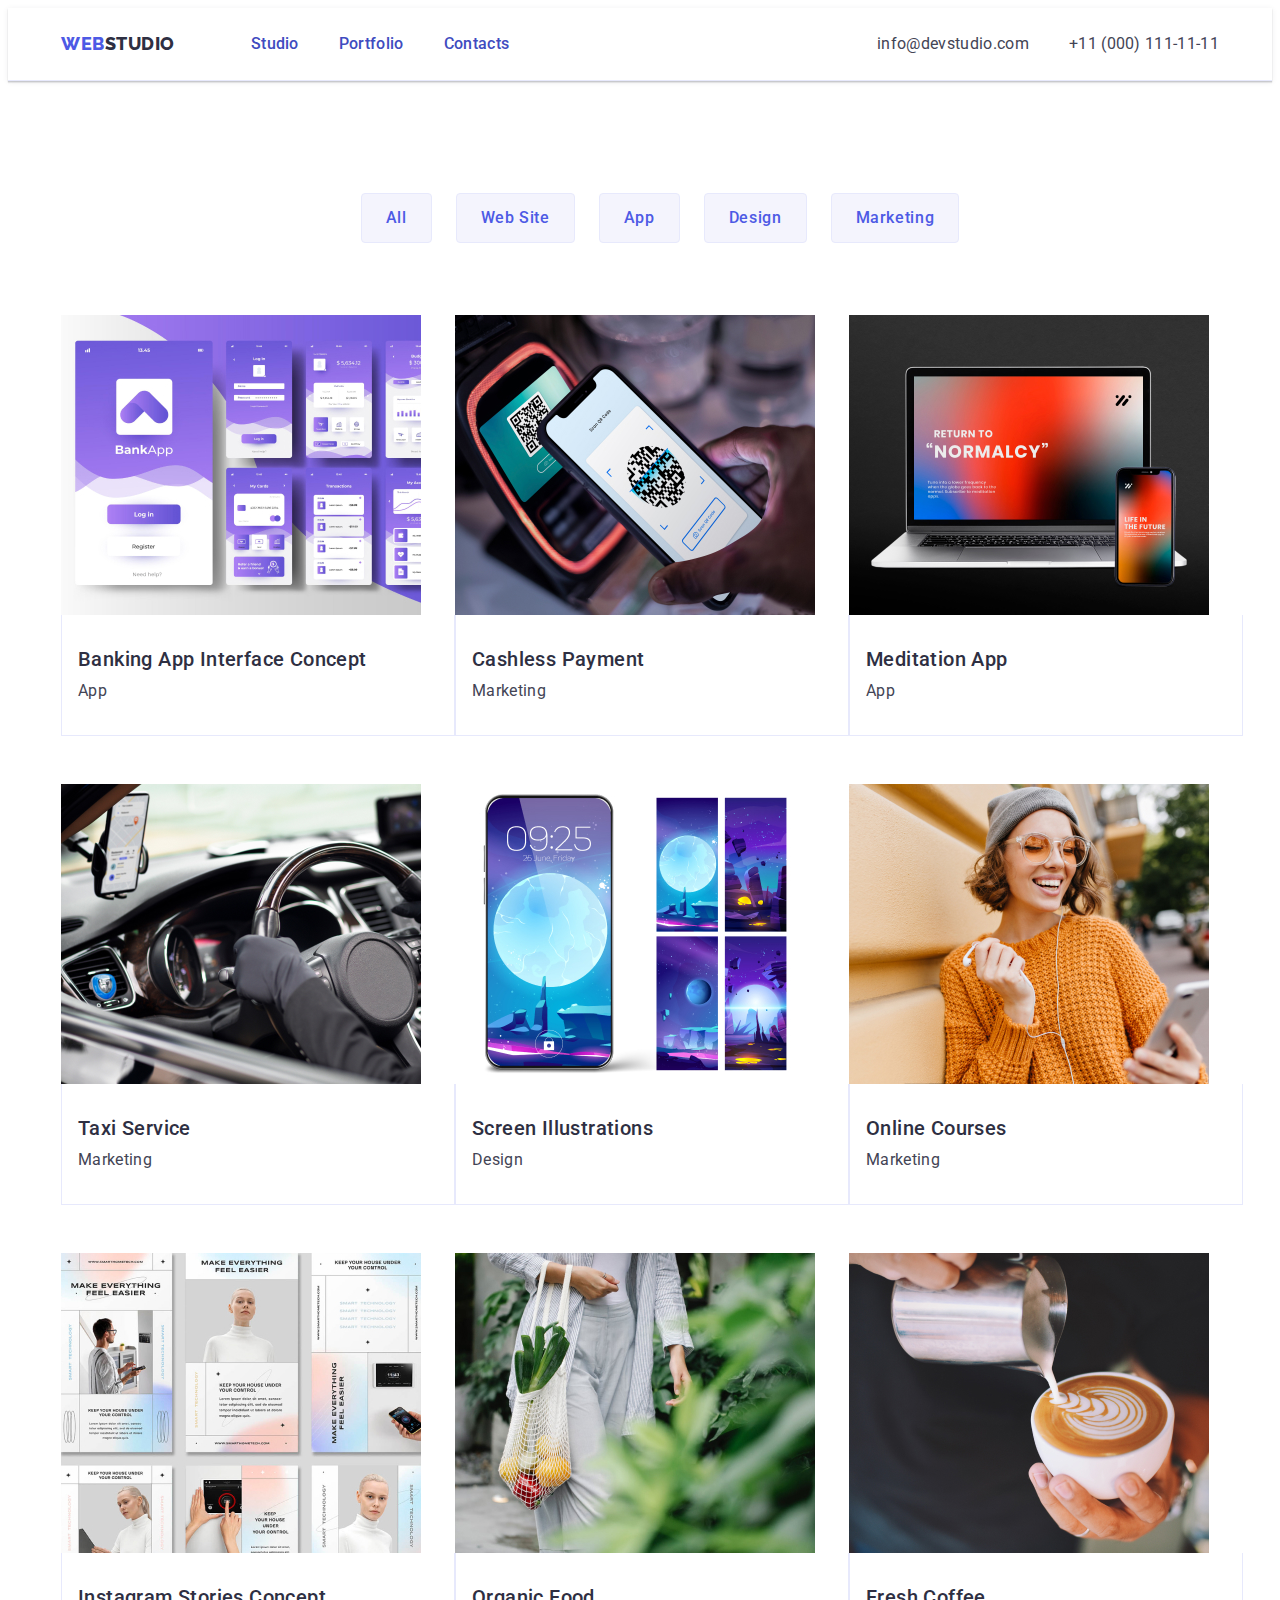
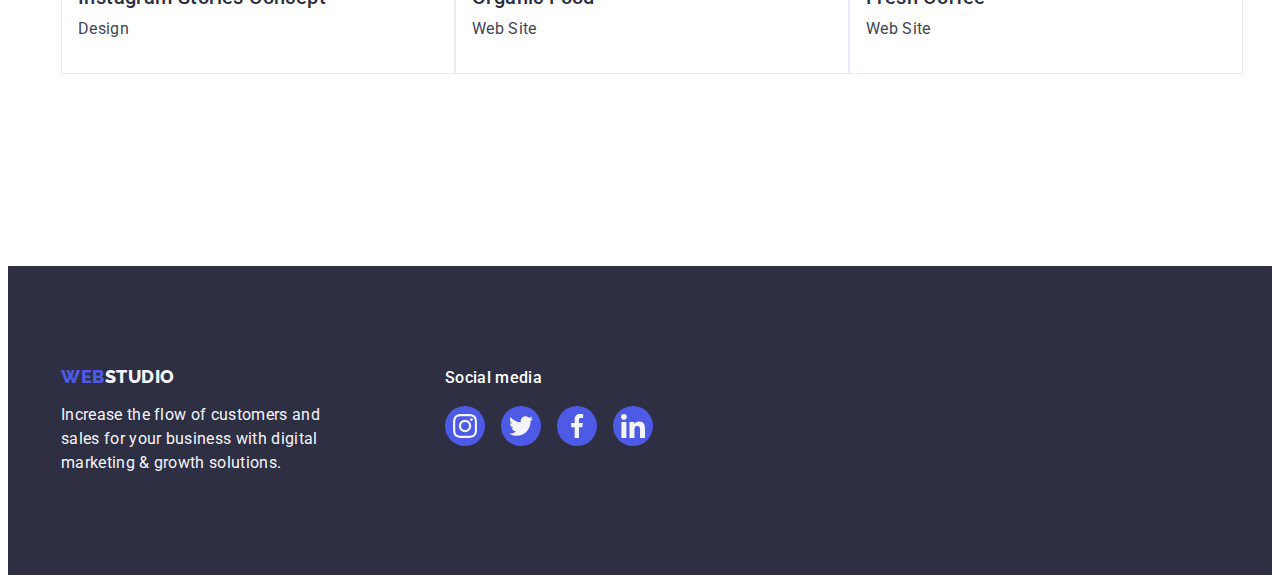
==== portfolio.html @ 575d81e8 "Start" ====
<!DOCTYPE html>
<html lang="en">

<head>
    <meta charset="UTF-8">
    <meta http-equiv="X-UA-Compatible" content="IE=edge">
    <meta name="viewport" content="width=device-width, initial-scale=1.0">
    <link rel="preconnect" href="https://fonts.googleapis.com">
    <link rel="preconnect" href="https://fonts.gstatic.com" crossorigin>
    <link href="https://fonts.googleapis.com/css2?family=Raleway:wght@800&display=swap" rel="stylesheet">
    <link rel="preconnect" href="https://fonts.googleapis.com">
    <link rel="preconnect" href="https://fonts.gstatic.com" crossorigin>
    <link href="https://fonts.googleapis.com/css2?family=Roboto:wght@400;500;700;900&display=swap" rel="stylesheet">
    <title>Effective Solutions for Your Business</title>
    <link rel="stylesheet" href="https://cdnjs.cloudflare.com/ajax/libs/modern-normalize/2.0.0/modern-normalize.min.css"
        integrity="sha512-4xo8blKMVCiXpTaLzQSLSw3KFOVPWhm/TRtuPVc4WG6kUgjH6J03IBuG7JZPkcWMxJ5huwaBpOpnwYElP/m6wg=="
        crossorigin="anonymous" referrerpolicy="no-referrer" />
    <link rel="stylesheet" href="./css/styles.css">
</head>

<body>
    <!-- Шапка -->
    <header class="header">
        <div class="container container-header">
            <nav class="headercont">
                <!-- Логотип ссылка - class="link"-убирає підкреслення-->
                <a href="./index.html" class="header-logo link">Web<span>Studio</span></a>
                <ul class="header-menu list">
                    <li><a href="./index.html" class="header-menu-link link">Studio</a></li>
                    <li><a href="./portfolio.html" class="header-menu-link link">Portfolio</a></li>
                    <li><a href="" class="header-menu-link link">Contacts</a></li>
                </ul>
            </nav>
            <address class="header-address">
                <ul class="header-menu list">
                    <li><a href="mailto:info@devstudio.com" class="header-menu-contact link">info@devstudio.com</a></li>
                    <li><a href="tel:+110001111111" class="header-menu-contact link">+11 (000) 111-11-11</a></li>
                </ul>
            </address>
        </div>
    </header>
    <main>
        <section class="content">
            <div class="container container-content">
                <h1 hidden class="content visually-hidden">Portfpage</h1>
                <ul class="portfpage list">
                    <li><button type="button" class="portfpage-btn">All</button></li>
                    <li><button type="button" class="portfpage-btn">Web Site</button></li>
                    <li><button type="button" class="portfpage-btn">App</button></li>
                    <li><button type="button" class="portfpage-btn">Design</button></li>
                    <li><button type="button" class="portfpage-btn">Marketing</button></li>
                </ul>

                <ul class="portfcard list">
                    <li class="portfcards link">
                        <a href=".app" class="link"><img src="./images/img4.jpg" alt="soft" width="360">
                            <div class="container-portfpage">
                                <h2 class="portfolio">Banking App Interface Concept</h2>
                                <p class="portfcontent">App</p>
                            </div>
                        </a>
                    </li>

                    <li class="portfcards link">
                        <a href=".marketing" class="link"><img src="./images/img5.jpg" alt="phone" width="360">
                            <div class="container-portfpage">
                                <h2 class="portfolio">Cashless Payment</h2>
                                <p class="portfcontent">Marketing</p>
                            </div>
                        </a>
                    </li>

                    <li class="portfcards link">
                        <a href=".app" class="link"><img src="./images/img6.jpg" alt="macbook iphone" width="360">
                            <div class="container-portfpage">
                                <h2 class="portfolio">Meditation App</h2>
                                <p class="portfcontent">App</p>
                            </div>
                        </a>
                    </li>

                    <li class="portfcards link">
                        <a href=".marketing" class="link"><img src="./images/img7.jpg" alt="driver" width="360">
                            <div class="container-portfpage">
                                <h2 class="portfolio">Taxi Service</h2>
                                <p class="portfcontent">Marketing</p>
                            </div>
                        </a>
                    </li>

                    <li class="portfcards link">
                        <a href=".design" class="link"><img src="./images/img8.jpg" alt="display tel" width="360">
                            <div class="container-portfpage">
                                <h2 class="portfolio">Screen Illustrations</h2>
                                <p class="portfcontent">Design</p>
                            </div>
                        </a>
                    </li>

                    <li class="portfcards link">
                        <a href=".marketing" class="link"><img src="./images/img9.jpg" alt="girl" width="360">
                            <div class="container-portfpage">
                                <h2 class="portfolio">Online Courses</h2>
                                <p class="portfcontent">Marketing</p>
                            </div>
                        </a>
                    </li>

                    <li class="portfcards link">
                        <a href=".design" class="link"><img src="./images/img10.jpg" alt="stories" width="360">
                            <div class="container-portfpage">
                                <h2 class="portfolio">Instagram Stories Concept</h2>
                                <p class="portfcontent">Design</p>
                            </div>
                        </a>
                    </li>

                    <li class="portfcards link">
                        <a href=".websait" class="link"><img src="./images/img11.jpg" alt="frukts" width="360">
                            <div class="container-portfpage">
                                <h2 class="portfolio">Organic Food</h2>
                                <p class="portfcontent">Web Site</p>
                            </div>
                        </a>
                    </li>

                    <li class="portfcards link">
                        <a href=".website" class="link"><img src="./images/img12.jpg" alt="latte" width="360">
                            <div class="container-portfpage">
                                <h2 class="portfolio">Fresh Coffee</h2>
                                <p class="portfcontent">Web Site</p>
                            </div>
                        </a>
                    </li>
                </ul>
            </div>
        </section>
    </main>

    <footer class="footer">
        <div class="container container-footer">
            <div class="footer-infa">
                <a href="./index.html" class="footer-logo link">Web<span class="footercolortext">Studio</span></a>
                <p class="footer-text">Increase the flow of customers and sales for your business with digital marketing &
                    growth solutions.</p>
            </div>
            <div class="container-foot icons">
                <p class="foot-soc-title">Social media</p>
                <ul class="footer-icons-list list">
                    <li class="footer-icons-title">
                        <a href="https://www.instagram.com" class="footer-icons-link link"><svg class="footer-icon" width="24"
                                height="24">
                                <use href="./images/icons.svg#icon-instagram1"></use>
                            </svg>
                        </a>
                    </li>
                    <li class="footer-icons-title">
                        <a href="https://twitter.com" class="footer-icons-link"><svg class="footer-icon" width="24" height="24">
                                <use href="./images/icons.svg#icon-twitter1"></use>
                            </svg>
                        </a>
                    </li>
                    <li class="footer-icons-title">
                        <a href="https://www.facebook.com" class="footer-icons-link"><svg class="footer-icon" width="24"
                                height="24">
                                <use href="./images/icons.svg#icon-facebook1"></use>
                            </svg>
                        </a>
                    </li>
                    <li class="footer-icons-title">
                        <a href="https://ua.linkedin.com" class="footer-icons-link"><svg class="footer-icon" width="24"
                                height="24">
                                <use href="./images/icons.svg#icon-linkedin1"></use>
                            </svg>
                        </a>
                    </li>
                    </ul>
            </div>
        </div>
     
    </footer>

</body>

</html>
---- css/styles.css ----
:root {
        --title-color: #2E2F42;
        --logo-color: #4D5AE5;
        --main-text-color: #F4F4FD;
        --second-text-color: #434455;
        --free-text-color: #FFFFFF;
        --accent-color: #8e8f99;
        --color-mod: #fcfcfc;
        --color-cnop: #e7e9fc;
        --color-knopka: #404bbf;
}

body {
        font-family: 'Roboto', sans-serif;
        color: #434455;
        background-color: #FFFFFF;
}

/* ----нижче убирає підчеркування-----*/

p,h1,h2,h3,h4,h5,h6 {
        margin-top: 0;
        margin-bottom: 0;
}

.link {text-decoration: none;}

.list {list-style-type: none;}

img {display: block;}

/* ----------------header-----*/
.header {
        border-bottom: 1px solid #e7e9fc;
        box-shadow: 0px 2px 1px rgba(46, 47, 66, 0.08), 0px 1px 1px rgba(46, 47, 66, 0.16), 0px 1px 6px rgba(46, 47, 66, 0.08);
}

.container {
        max-width: 1158px;
        padding-left: 15px;
        padding-right: 15px;
        margin: 0 auto;
}

.headercont {
        display: flex;
        align-items: center;
}


.container-header {
        max-width: 1158px;
        padding-left: 15px;
        padding-right: 15px;
        margin: 0 auto;
        display: flex;
        align-items: center;}

.header-logo {
        font-family: 'Raleway', sans-serif;
        /* ----нижче товщина (жирність) шрифта-----*/
        font-weight: 800;
        font-size: 18px;
        margin-right: 76px;
        /* ----нижче висота рядка вимір-ся у відносних величинах вимірювання----- */
        line-height: 1.17;
        letter-spacing: 0.03em;
        text-transform: uppercase;
        color: #4D5AE5;}

.header-logo span {color: #2E2F42;}

.headercolortext {
        font-family: 'Raleway';
        font-style: normal;
        font-weight: 800;
        font-size: 18px;
        line-height: 1.17;
        letter-spacing: 0.03em;
        color: #F4F4FD;}

.header-menu {
        padding-left: 0;
        margin: 0;
        display: flex;
        align-items: center;
        gap: 40px;}

.header-address {
        margin-left: auto;
        font-style: normal;
}

.header-menu-link {
        font-family: 'Roboto';
        font-weight: 500;
        font-size: 16px;
        line-height: 1.5;
        letter-spacing: 0.02em;
        cursor: pointer;
        display: block;
        padding: 24px 0;
        color: var(--title-color);
        position: relative;
        color: #404bbf;
        transition: color 250ms cubic-bezier(0.4, 0, 0.2, 1);

}

.header-menu-link::after {
        content: '';
        position: absolute;
        left: 0;
        bottom: -1px;
        height: 4px;
        background-color: #404bbf;
        border-radius: 2px;}

.header-menu-link:hover {color: #404bbf;}

.header-menu-link:focus {color: #404bbf;}

.header-menu-contact {
        font-family: 'Roboto';
        font-style: normal;
        font-weight: 400;
        font-size: 16px;
        line-height: 1.5;
        letter-spacing: 0.02em;
        display: flex;
        color: var(--second-text-color);
        transition: color 250ms cubic-bezier(0.4, 0, 0.2, 1);
}

.header-menu-contact:hover {color: #404bbf;}

.header-menu-contact:focus {color: #404bbf;}

/** -------------------Hero---------------- */

.hero {
        background-color: #2E2F42;
        padding-top: 188px;
        padding-bottom: 188px;
        background-image: linear-gradient(rgba(46, 47, 66, 0.7), rgba(46, 47, 66, 0.7)), url(../images/people-office.jpg);
        max-width: 1440px;
        background-repeat: no-repeat;
        background-position: center;
        background-size: cover;
}

.hero-title {
        max-width: 496px;
        font-weight: 700;
        font-size: 56px;
        line-height: 1.07;
        text-align: center;
        letter-spacing: 0.02em;
        margin-left: auto;
        margin-right: auto;
        color: #FFFFFF;
}

.hero-btn {
        font-family: 'Roboto', sans-serif;
        font-weight: 500;
        font-size: 16px;
        line-height: 1.5;
        letter-spacing: 0.04em;
        cursor: pointer;
        margin-left: auto;
        margin-right: auto;
        display: block;
        min-width: 169px;
        height: 56px;
        border: none;
        border-radius: 4px;
        color: #FFFFFF;
        background-color: #4D5AE5;
        transition: background-color 250ms cubic-bezier(0.4, 0, 0.2, 1);
}

.hero-btn:hover {background-color: #404BBF;}

.hero-btn:focus {background-color: #404BBF;}

/** -------------------Benefits------------ */
.benefits-section {
        padding-top: 120px;
        padding-bottom: 120px;
}

.benefits {
        display: flex;
        gap: 24px;
        padding-left: 0;
}

.visually-hidden {
        position: absolute;
        width: 1px;
        height: 1px;
        margin: -1px;
        border: 0;
        padding: 0;
        white-space: nowrap;
        clip-path: inset(100%);
        clip: rect(0 0 0 0);
        overflow: hidden;
}

.benefits list {padding-left: 0;}

.benefits-item {
        width: calc((100% - 72px) / 4);
}

.benefits-item-list {
        display: flex;
        height: 112px;
        align-items: center;
        justify-content: center;
        background-color: #f4f4fd;;
        border-radius: 4px;
        margin-bottom: 8px;
}


.benefits-subtitle {
        margin-bottom: 8px;
        font-weight: 500;
        font-size: 20px;
        line-height: 1.2;
        letter-spacing: 0.02em;
        width: calc((100% - 48px)/3);
        color: #2E2F42;
}

.benefits-item-text {
        margin-bottom: 8px;
        font-size: 16px;
        line-height: 1.5;
        letter-spacing: 0.02em;
        color: var(--second-text-color);
}

/**-----------------------Section3----------*/
.electronica-section {
        padding-top: 120px;
        padding-bottom: 120px;
}

.electronica-title {
        margin-bottom: 72px;
        font-weight: 700;
        font-size: 36px;
        line-height: 1.11;
        text-align: center;
        letter-spacing: 0.02em;
        text-transform: capitalize;
        color: #2E2F42;
}

.electronica {
        padding-left: 0;
        display: flex;
        gap: 24px;
}

.tehnika {
        width: calc((100% - 48px) / 3);
}

/** -------------------Team------------ */
.team {
        padding: 120px 0 120px;
        background-color: #F4F4FD;}

.team-title {
        margin-bottom: 72px;
        font-family: 'Roboto';
        font-weight: 700;
        font-size: 36px;
        line-height: 1.11;
        text-align: center;
        letter-spacing: 0.02em;
        text-transform: capitalize;
        color: #2E2F42;
}

.team {
display: flex;
        gap: 24px;
}

.team-item {
        background-color: #FFFFFF;
        border-radius: 0px 0px 4px 4px;
        box-shadow:0px 1px 6px rgba(46, 47, 66, 0.08),
                0px 1px 1px rgba(46, 47, 66, 0.16),
                0px 2px 1px rgba(46, 47, 66, 0.08);
}

.container-team {
        padding: 32px 0 32px;}

.team-icons-list {
        justify-content: center;
        display: flex;
        gap: 24px;
     }

     .team-icons-link {
             width: 100%;
             height: 100%;
             background-color: var(--logo-color);
             border-radius: 50%;
             display: flex;
             align-items: center;
             justify-content: center;
             transition: background-color 250ms cubic-bezier(0.4, 0, 0.2, 1);
     }



     .team-icons {
             fill: var(--main-text-color);
     }

     .team-icons-link:hover {
             background-color: #404bbf;}

     .team-icons-link:focus {
             background-color: #404bbf;}


.team-subtitle {
        margin-bottom: 8px;
        font-size: 20px;
        line-height: 1.2;
        text-align: center;
        letter-spacing: 0.02em;
        color: #2E2F42;
}

.team-item-text {
        text-align: center;
        font-weight: 400;
        font-size: 16px;
        line-height: 1.5;
        text-align: center;
        letter-spacing: 0.02em;
        color: var(--second-text-color);
}

/* -------------------------------------------clients----------------------------------------- */
.client-section {
padding-top: 120px;
padding-bottom: 120px;
}

.container-client {

}

.clients-title {
        font-size: 36px;
        line-height: 1.11;
        color: var(--title-color);      
        margin-bottom: 72px;
}

.clients-list {
        display: flex;
        gap: 24px;
        padding-left: 0;
}

.clients-item {
        width: calc((100% - 120px) / 6);
        height: 88px;
}


.clients-link {
        width: 100%;
        height: 100%;
        border: 1px solid #8e8f99;
        border-radius: 4px;
        display: flex;
        align-items: center;
        justify-content: center;
        color: var(--accent-color);
        transition:border-color 250ms cubic-bezier(0.4, 0, 0.2, 1),
                color 250ms cubic-bezier(0.4, 0, 0.2, 1);
}


.clients-link:hover {
        border-color: #404bbf;
        cursor: pointer;
        color: #404bbf;
                }
                
.clients-link:focus {
        border-color: #404bbf;
        cursor: pointer;
        color: #404bbf;
}

.clients-icon {
        fill: currentColor;
}
/** -------------------Footer---------------- */
.footer {
        padding-top: 100px;
        padding-bottom: 100px;
        background-color: var(--title-color);
}

.container-footer {
        display: flex;
        align-items: baseline;
}



.footer-infa {
        margin-right: 120px;
}

.footer-logo {
        font-family: "Raleway", sans-serif;
        /* ----нижче товщина (жирність) шрифта-----*/
        font-weight: 800;
        font-size: 18px;
        /* ----нижче висота рядка вимір-ся у відносних величинах вимірювання----- */
        line-height: 1.17;
        letter-spacing: 0.03em;
        text-transform: uppercase;
        display: inline-block;
        margin-bottom: 16px;
        color: #4D5AE5;
}

.footer-logo span {
        color: #F4F4FD;
}

.footercolortext {
        font-family: 'Raleway';
        font-style: normal;
        font-weight: 800;
        font-size: 18px;
        line-height: 1.17;
        letter-spacing: 0.03em;
        color: #F4F4FD;
}

.footer-text {
        max-width: 264px;
        font-size: 16px;
        line-height: 1.5;
        letter-spacing: 0.02em;
        color: var(--main-text-color);
}

.foot-soc-title {
        font-weight: 500;
        font-size: 16px;
        line-height: 1.5;
        letter-spacing: 0.02em;
        color: var(--free-text-color);
        margin-bottom: 16px;
}

.footer-icons-list {
        padding-left: 0;
        display: flex;
        gap: 16px;
}

.footer-icons-title {
        width: 40px;
        height: 40px;
}

.footer-icons-link {
        width: 100%;
        height: 100%;
        background-color: var(--logo-color);
        border-radius: 50%;
        display: flex;
        align-items: center;
        justify-content: center;
        transition: background-color 250ms cubic-bezier(0.4, 0, 0.2, 1);
}



.footer-icons {
        fill: var(--main-text-color);
}

.footer-icons-link:hover {
        background-color: #31d0aa;
}

.footer-icons-link:focus {
        background-color: #31d0aa;
}

.footer-icon {
        fill: var(--main-text-color);
}

/** -------------------Portfolio---------------- */

.content {
        padding: 96px 0 120px 0;
}

.visually-hidden {
        position: absolute;
        width: 1px;
        height: 1px;
        margin: -1px;
        border: 0;
        padding: 0;
        white-space: nowrap;
        clip-path: inset(100%);
        clip: rect(0 0 0 0);
        overflow: hidden;
}

.portfpage {
        display: flex;
        justify-content: center;
        gap: 24px;
        margin-bottom: 72px;
}

.portfpage-btn {
        padding: 12px 24px;
        font-family: 'Roboto', sans-serif;
        border: 1px solid #e7e9fc;
        border-radius: 4px;
        font-weight: 500;
        font-size: 16px;
        line-height: 1.5;
        letter-spacing: 0.04em;
        cursor: pointer;
        gap: 24px;
        color: var(--logo-color);
        background-color: var(--main-text-color);
}

.portfpage-btn:hover {
        color: #FFFFFF;
        background-color: #404BBF;
        border: 1px solid transparent;
}

.portfpage-btn:focus {
        color: #FFFFFF;
        background-color: #404BBF;
        border: 1px solid transparent;
}

.portfcard {
        padding-left: 0;
        display: flex;
        flex-wrap: wrap;
        column-gap: 24px;
        row-gap: 48px;
        margin-bottom: 72px;
}

.portfcards {
        width: calc((100% - 48px) / 3);
}

.portfolio {
        font-family: 'Roboto', sans-serif;
        font-style: normal;
        font-weight: 500;
        font-size: 20px;
        line-height: 1.2;
        letter-spacing: 0.02em;
        color: var(--title-color);
        margin-bottom: 8px;
}

.container-portfpage {
        border: 1px solid #e7e9fc;
        padding: 32px 16px;
        border-top: none;
        width: 360px;
}

.portfcontent {
        font-family: 'Roboto', sans-serif;
        font-style: normal;
        font-weight: 400;
        font-size: 16px;
        line-height: 1.5;
        letter-spacing: 0.02em;
        color: var(--second-text-color);
}

/**----------------- Modal-----------*/

.backdrop {
        position: fixed;
        top: 0;
        left: 0;
        width: 100%;
        height: 100%;
        background-color: rgba(46, 47, 66, 0.4);
        transition: opacity 250ms cubic-bezier(0.4, 0, 0.2, 1), visibility 250ms cubic-bezier(0.4, 0, 0.2, 1);
}

.is-hidden {
        opacity: 0;
        visibility: hidden;
        pointer-events: none;
}

.modal {
        position: absolute;
        top: 50%;
        left: 50%;
        transform: translate(-50%, -50%) scale(1);
        width: 408px;
        min-height: 584px;
        background: var(--color-mod);
        box-shadow: 0px 1px 1px rgba(0, 0, 0, 0.14), 0px 1px 3px rgba(0, 0, 0, 0.12), 0px 2px 1px rgba(0, 0, 0, 0.2);
        border-radius: 4px;
        transition: transform 250ms cubic-bezier(0.4, 0, 0.2, 1);
}

.modal-btt {
        position: absolute;
        top: 24px;
        right: 24px;
        width: 24px;
        height: 24px;
        border-radius: 50%;
        display: flex;
        align-items: center;
        justify-content: center;
        background-color: var(--color-cnop);
        border: 1px solid rgba(0, 0, 0, 0.1);
        padding: 0;
        cursor: pointer;
        transition: background-color 250ms cubic-bezier(0.4, 0, 0.2, 1), border 250ms cubic-bezier(0.4, 0, 0.2, 1);
}

.modal-btt:hover {
        background-color: #404bbf;
        border: none;
        fill: #ffffff;}

.modal-btt:focus {
        background-color: #404bbf;
        border: none;
        fill: #ffffff;}

.modal-icon {
        transition: fill 250ms cubic-bezier(0.4, 0, 0.2, 1);
}
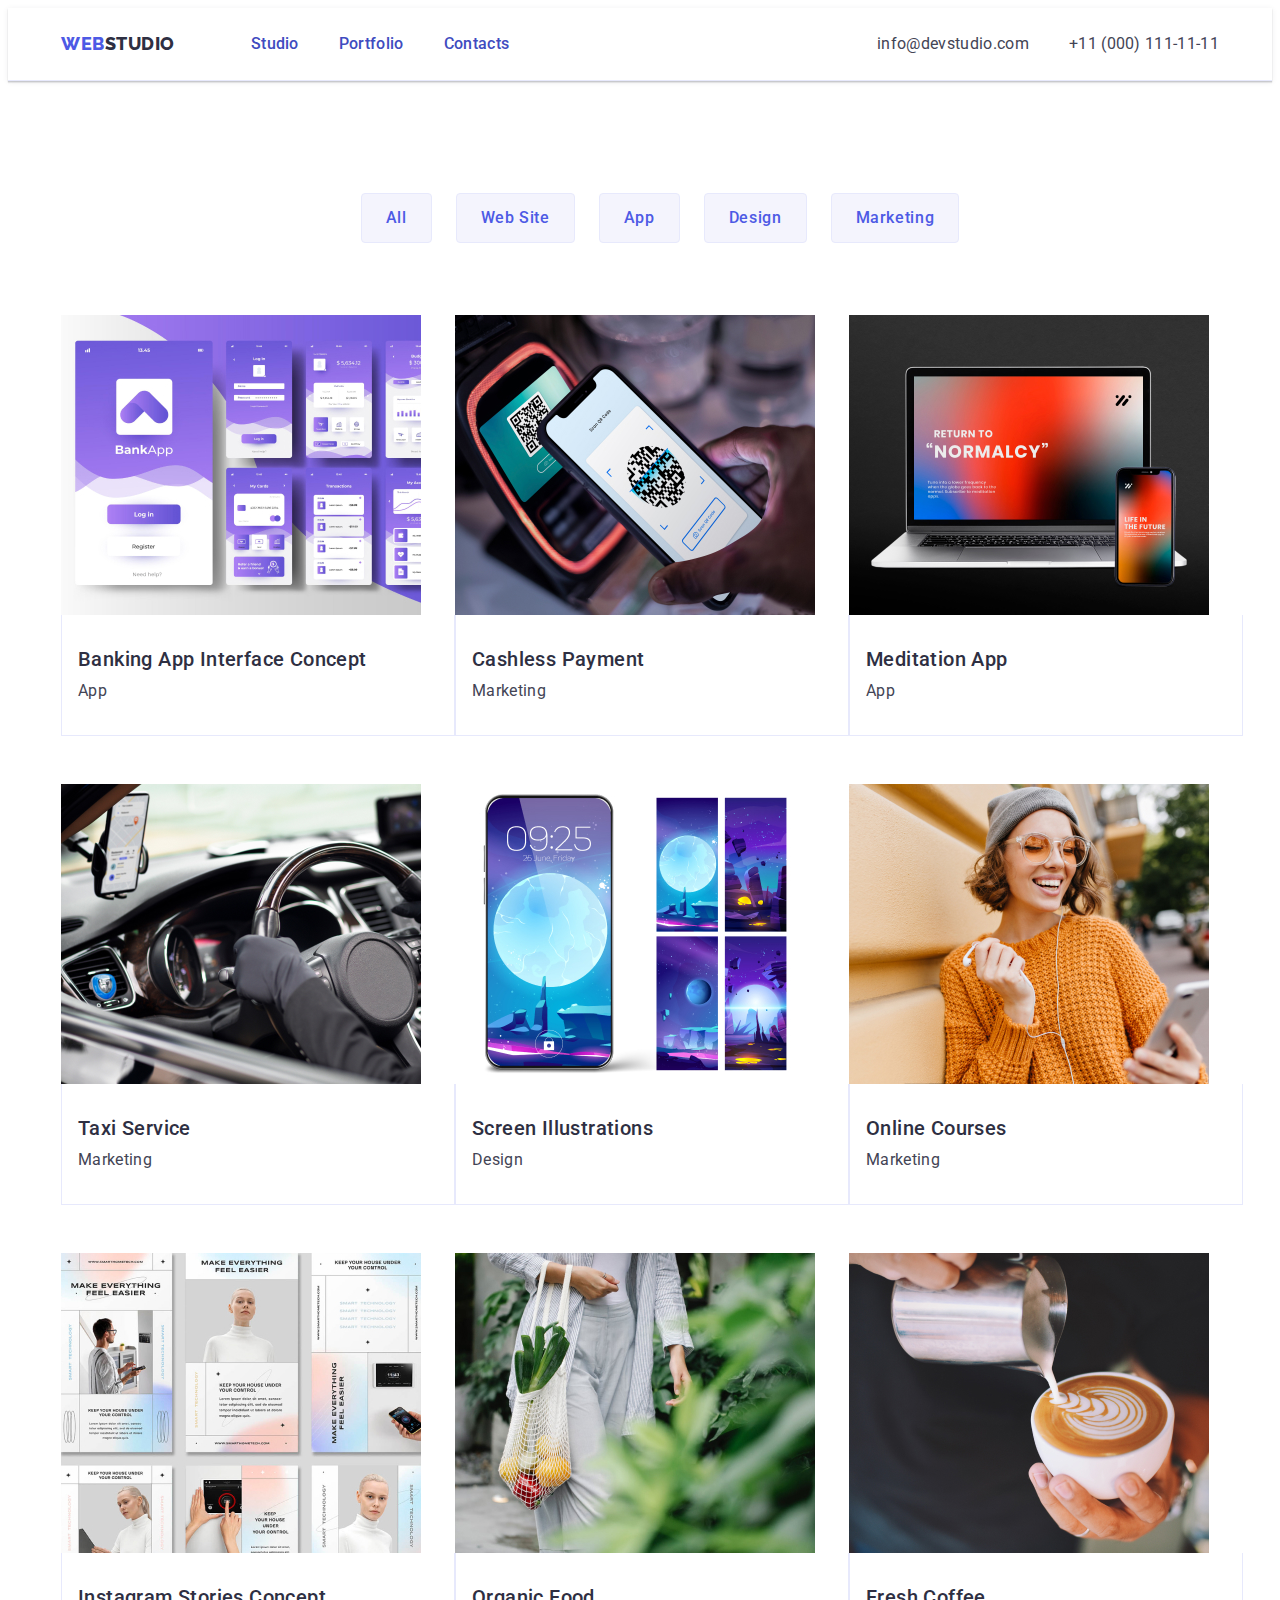
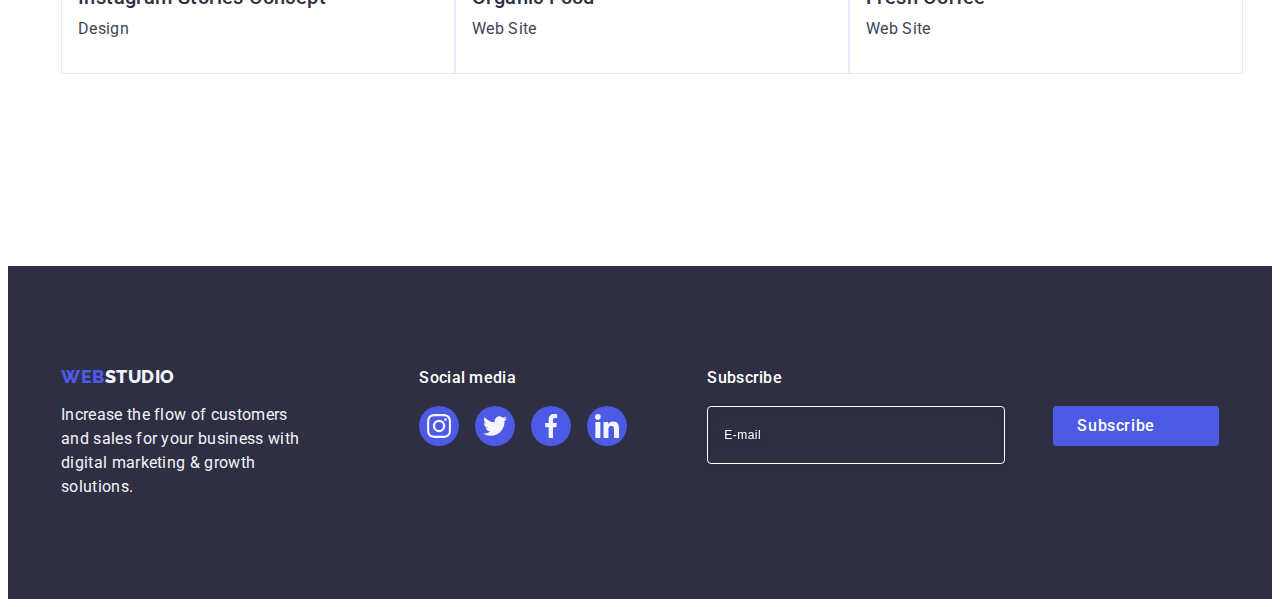
==== commit d6df4b06: "Update portfolio.html" ====
--- a/portfolio.html
+++ b/portfolio.html
@@ -176,10 +176,18 @@
                     </li>
                     </ul>
             </div>
+            <div class="footer-forma">
+    <p class="footer-form-text">Subscribe</p>
+         <form class="footer-form">
+    <label class="footer-email" for="footer-email">
+         <input class="footer-input" name="email" id="footer-email" placeholder="E-mail" type="email" />
+    </label>
+         <button type="submit" class="footer-form-button">Subscribe<svg class="icon-telegram" width="24" height="24"><use href="./images/icon-frame.svg#icon-telegram"></use></svg>
+    </button>
+    </form>
+    </div>
         </div>
-     
-    </footer>
-
+         </footer>
 </body>
 
 </html>
--- a/css/styles.css
+++ b/css/styles.css
@@ -514,6 +514,68 @@
         fill: var(--main-text-color);
 }
 
+/** -------------------FooterContinue---------------- */
+.footer-forma {margin-left: 80px;}
+
+.footer-form-text {
+  font-weight: 500;
+  font-size: 16px;
+  line-height: 1.5;
+  letter-spacing: 0.02em;
+  color: #ffffff;
+  margin-bottom: 16px;
+}
+
+.footer-form {
+  display: flex;
+  gap: 24px;}
+
+.footer-input {
+  display: block;
+  font-size: 12px;
+  line-height: 1.5;
+  letter-spacing: 0.04em;
+  border: 1px solid #ffffff;
+  filter: drop-shadow(0px 4px 4px rgba(0, 0, 0, 0.15));
+  border-radius: 4px;
+  background-color: transparent;
+  margin-right: 24px;
+  padding: 8px 16px;
+  color: #ffffff;
+  width: 264px;
+  height: 40px;
+}
+
+.footer-input::placeholder {
+  font-size: 12px;
+  line-height: 2;
+  letter-spacing: 0.04em;
+  color: #ffffff;
+}
+
+.footer-form-button {
+  font-family: "Roboto", sans-serif;
+  font-weight: 500;
+  font-size: 16px;
+  line-height: 1.5;
+  letter-spacing: 0.04em;
+  color: #ffffff;
+  background-color: #4d5ae5;
+  padding: 10px 24px;
+  border: none;
+  border-radius: 4px;
+  display: flex;
+  cursor: pointer;
+  justify-content: center;
+  align-items: center;
+  height: 40px;
+  min-width: 165px;
+}
+
+.icon-telegram {
+  color: #ffffff;
+  margin-left: 16px;}
+
 /** -------------------Portfolio---------------- */
 
 .content {
@@ -667,8 +729,146 @@
         fill: #ffffff;}
 
 .modal-icon {
-        transition: fill 250ms cubic-bezier(0.4, 0, 0.2, 1);
-}
+        transition: fill 250ms cubic-bezier(0.4, 0, 0.2, 1);}
+
+.modal-container {padding: 72px 24px 24px 24px;}
+
+.modal-title {
+                font-weight: 500;
+                font-size: 16px;
+                line-height: 1.5;
+                text-align: center;
+                letter-spacing: 0.02em;
+                margin-bottom: 16px;
+                color: var(--title-color);}
+
+/**------------------------Форми модалки -----------**/ 
+.modal-field {margin-bottom: 8px;}
+                
+.modal-label {
+        font-size: 12px;
+        line-height: 1.17;
+        letter-spacing: 0.04em;
+        color: #8e8f99;
+        display: block;
+        margin-bottom: 4px;}
+                
+.input-wrap {   position: relative;}
+                
+.modal-input {
+        width: 100%;
+        height: 40px;
+        border: 1px solid rgba(46, 47, 66, 0.4);
+        border-radius: 4px;
+        background-color: transparent;
+        margin-bottom: 8px;
+        padding-left: 38px;
+        display: block;
+        outline: transparent;
+        transition: border-color 250ms cubic-bezier(0.4, 0, 0.2, 1);
+        }
+                     
+.input-icon {
+        position: absolute;
+        left: 16px;
+        top: 50%;
+        transform: translateY(-50%);
+        transition: fill 250ms cubic-bezier(0.4, 0, 0.2, 1);}
+                
+.modal-input:focus {border-color: #4d5ae5;}
+                
+.modal-input:focus+.input-icon {fill: #4d5ae5;}
+
+/**-------------------Comment--------**/
+.modal-comment {
+        display: flex;
+        flex-direction: column;
+        gap: 4px;
+        margin-bottom: 16px;}
+                
+.modal-textarea {
+        width: 100%;
+        height: 120px;
+        font-size: 12px;
+        line-height: 1.17;
+        letter-spacing: 0.04em;
+        border-radius: 4px;
+        background-color: transparent;
+        padding: 8px 16px;
+        outline: transparent;
+        border: 1px solid rgba(46, 47, 66, 0.4);
+        resize: none;
+        color: rgba(46, 47, 66, 0.4);
+        transition: border-color 250ms cubic-bezier(0.4, 0, 0.2, 1);}
+                
+.modal-textarea:focus {border-color: #4d5ae5;}
+                
+/**-----------checkbox--------**/
+                                
+.modal-textarea::placeholder {
+        font-size: 12px;
+        line-height: 1.17;
+        letter-spacing: 0.04em;
+        color: rgba(46, 47, 66, 0.4);}
+                
+.checkbox-box {margin-bottom: 24px;}
+                
+.privacy-checkbox {}
+                
+.privacy-checkbox:checked+.privacy-label>.checkbox-box-svg {
+                                        background-color: #404bbf;
+                                        border: none;
+                                        fill: #f4f4fd;}
+                
+.privacy-link {
+        color: #4d5ae5;
+        text-decoration: underline;
+        display: inline-block;
+        margin-left: 3px;}
+                
+.checkbox-box-svg {
+        margin-right: 8px;
+        width: 16px;
+        height: 16px;
+        border: 1px solid rgba(46, 47, 66, 0.4);
+        border-radius: 2px;
+        transition: background-color 250ms cubic-bezier(0.4, 0, 0.2, 1), border 250ms cubic-bezier(0.4, 0, 0.2, 1),
+        fill 250ms cubic-bezier(0.4, 0, 0.2, 1);
+        display: inline-flex;
+        align-items: center;
+        justify-content: center;
+        fill: transparent;}
+                
+.checkbox-svg {}
+                
+.privacy-label {
+        font-size: 12px;
+        line-height: 1.17;
+        letter-spacing: 0.04em;
+        color: #8e8f99;
+        display: block;}
+                
+/**------------modal-button--------**/
+                                
+.modal-button {
+        position: absolute;
+        display: block;
+        min-width: 169px;
+        height: 56px;
+        font-family: 'Roboto', sans-serif;
+        font-size: 16px;
+        font-weight: 500;
+        margin-left: 94px;
+        background-color: #4d5ae5;
+        border: none;
+        box-shadow: 0px 4px 4px rgba(0, 0, 0, 0.15);
+        border-radius: 4px;
+        line-height: 1.5;
+        cursor: pointer;
+        letter-spacing: 0.04em;
+        color: #ffffff;
+        transition: background-color 250ms cubic-bezier(0.4, 0, 0.2, 1);
+                                }
 
     
     
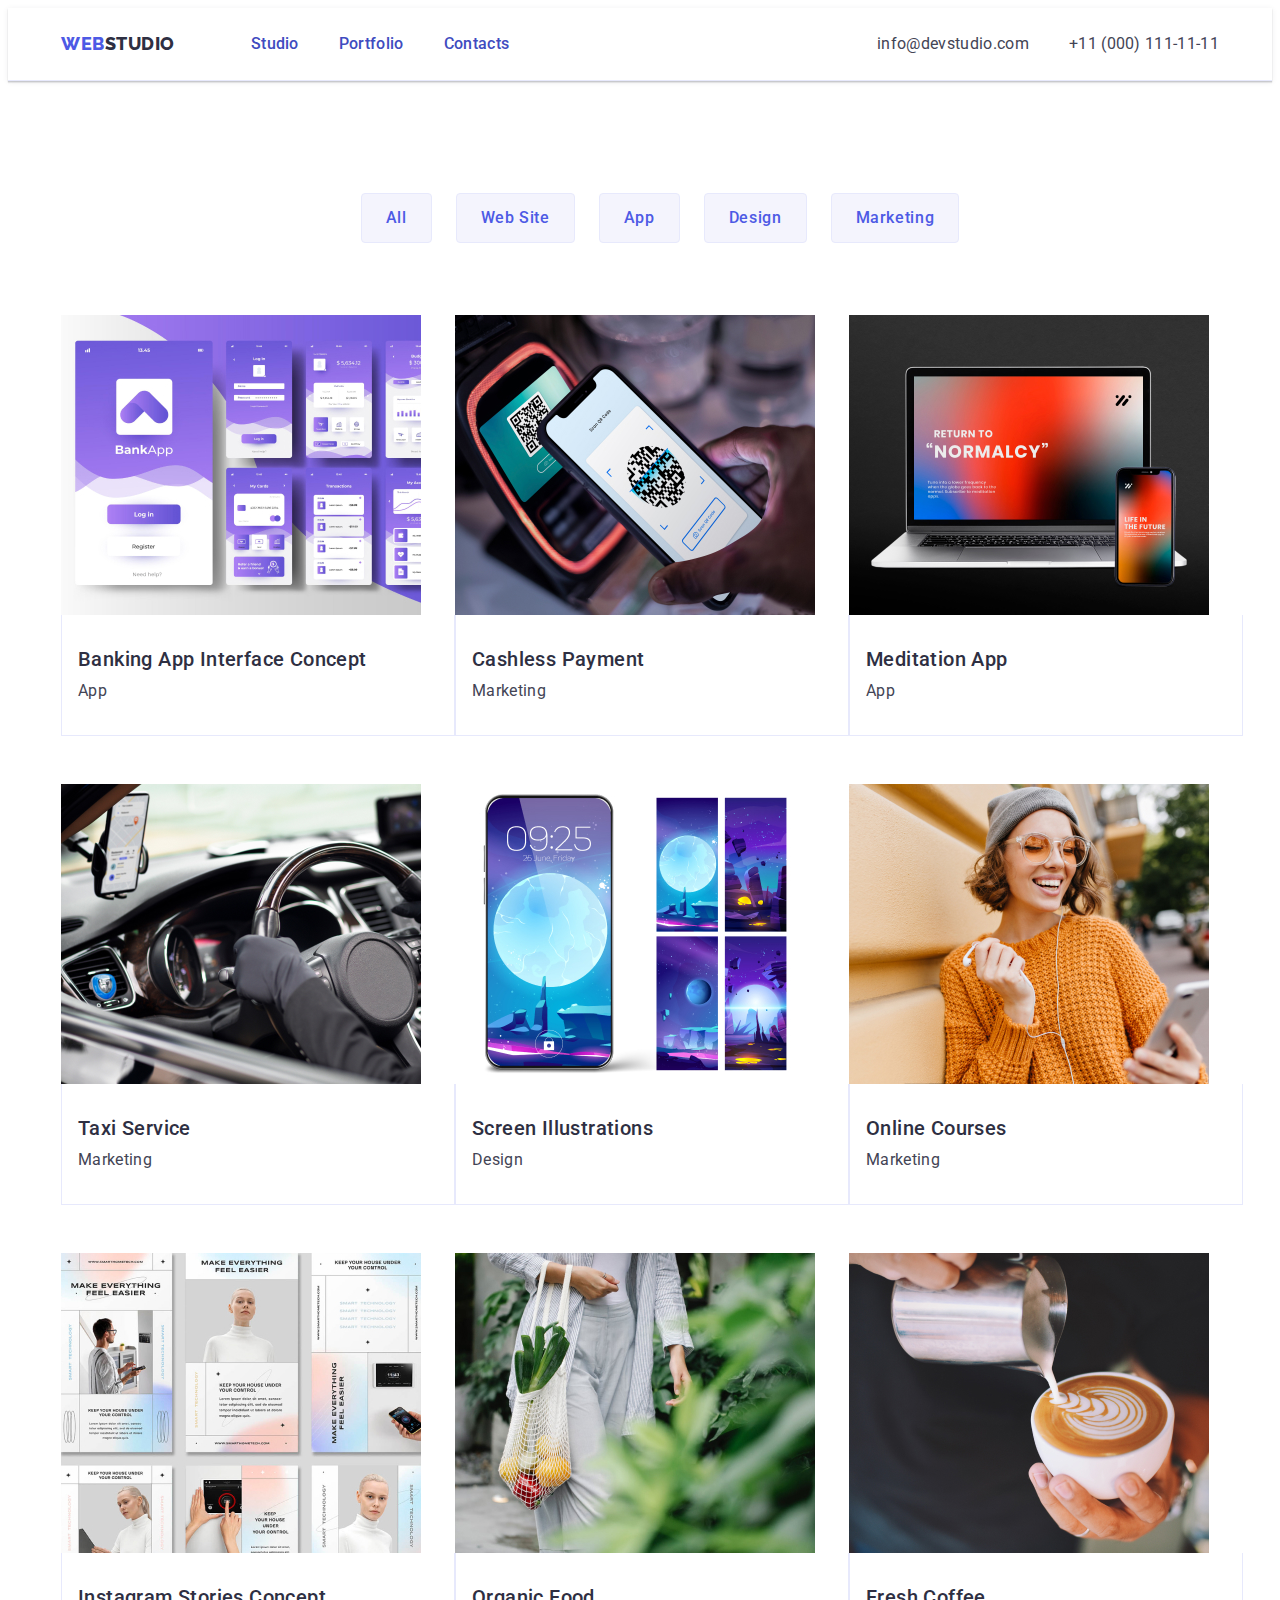
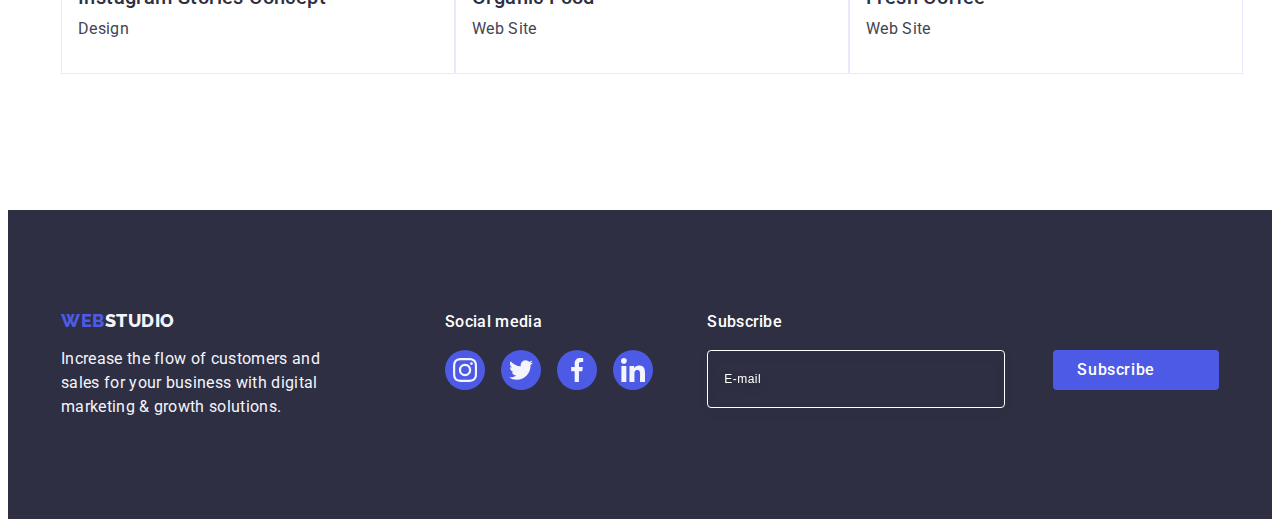
==== commit 269df9fa: "Update portfolio.html" ====
--- a/portfolio.html
+++ b/portfolio.html
@@ -26,7 +26,7 @@
                 <!-- Логотип ссылка - class="link"-убирає підкреслення-->
                 <a href="./index.html" class="header-logo link">Web<span>Studio</span></a>
                 <ul class="header-menu list">
-                    <li><a href="./index.html" class="header-menu-link link">Studio</a></li>
+                    <li><a href="./index.html" class="header-menu-link link"><span>Studio</span></a></li>
                     <li><a href="./portfolio.html" class="header-menu-link link">Portfolio</a></li>
                     <li><a href="" class="header-menu-link link">Contacts</a></li>
                 </ul>
--- a/css/styles.css
+++ b/css/styles.css
@@ -246,7 +246,7 @@
 
 /**-----------------------Section3----------*/
 .electronica-section {
-        padding-top: 120px;
+        padding-top: 0;
         padding-bottom: 120px;
 }
 
@@ -288,7 +288,7 @@
         color: #2E2F42;
 }
 
-.team {
+.team-list {
 display: flex;
         gap: 24px;
 }
@@ -366,6 +366,7 @@
 .clients-title {
         font-size: 36px;
         line-height: 1.11;
+        text-align: center;
         color: var(--title-color);      
         margin-bottom: 72px;
 }
@@ -515,7 +516,7 @@
 }
 
 /** -------------------FooterContinue---------------- */
-.footer-forma {margin-left: 80px;}
+.footer-forma {margin-left: auto;}
 
 .footer-form-text {
   font-weight: 500;
@@ -635,8 +636,7 @@
         flex-wrap: wrap;
         column-gap: 24px;
         row-gap: 48px;
-        margin-bottom: 72px;
-}
+       }
 
 .portfcards {
         width: calc((100% - 48px) / 3);
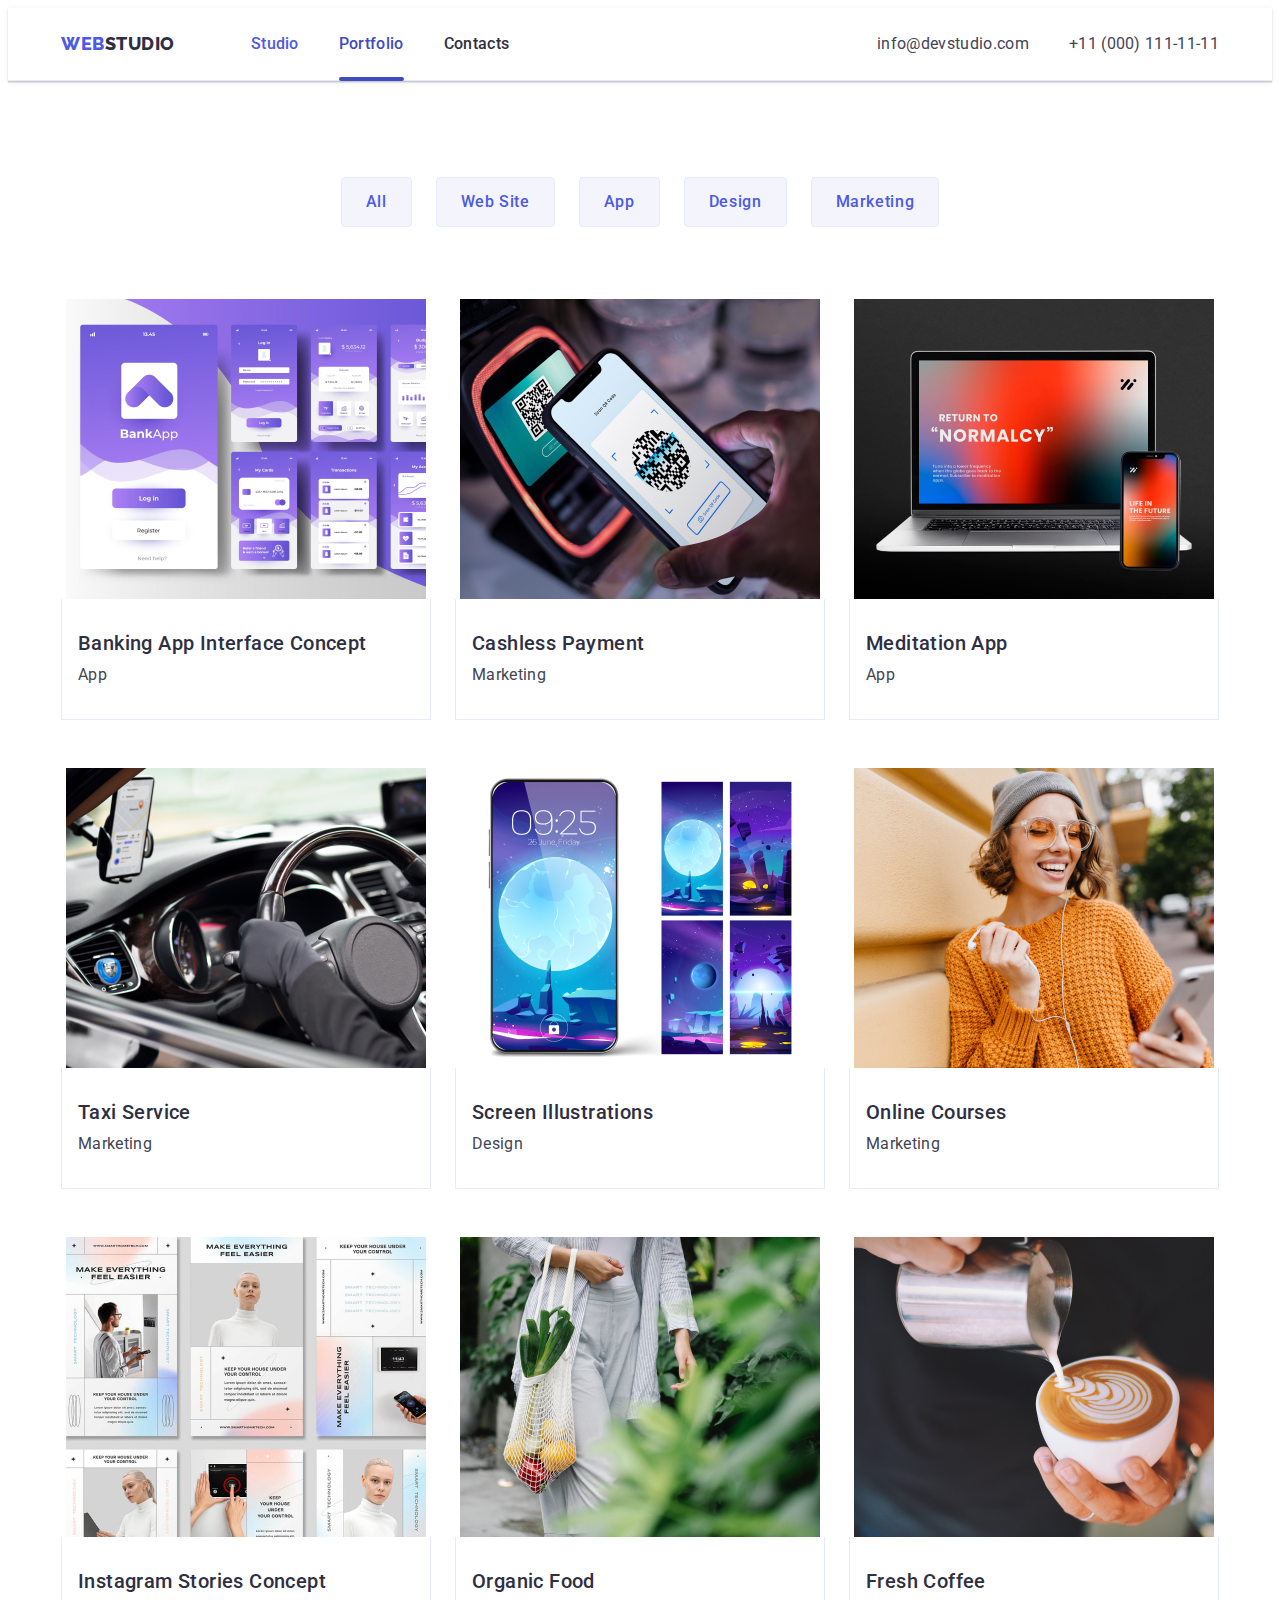
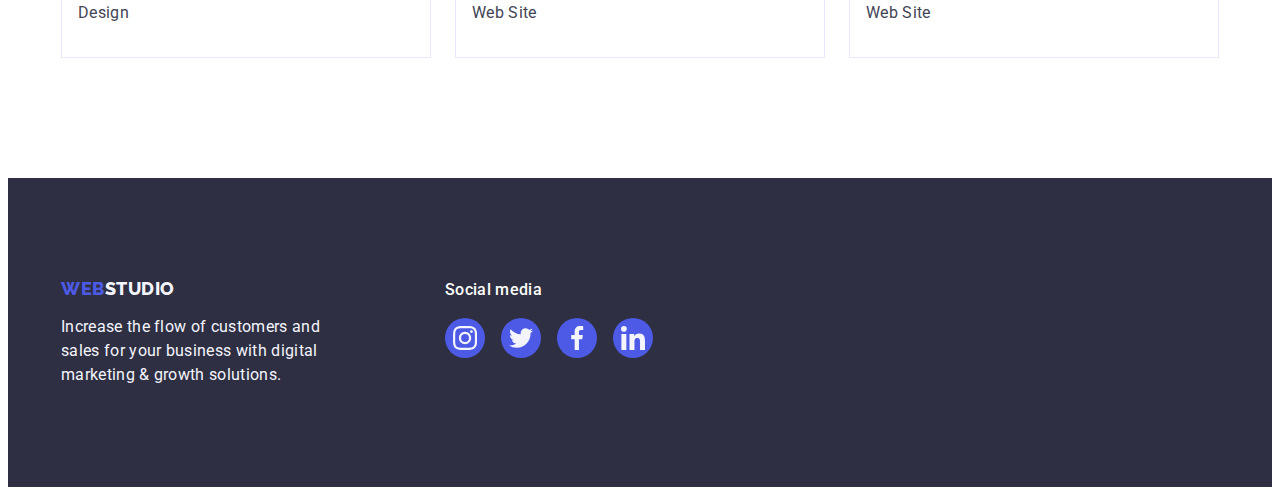
==== commit 9610d7ca: "Update portfolio.html" ====
--- a/portfolio.html
+++ b/portfolio.html
@@ -27,7 +27,7 @@
                 <a href="./index.html" class="header-logo link">Web<span>Studio</span></a>
                 <ul class="header-menu list">
                     <li><a href="./index.html" class="header-menu-link link"><span>Studio</span></a></li>
-                    <li><a href="./portfolio.html" class="header-menu-link link">Portfolio</a></li>
+                    <li><a href="./portfolio.html" class="header-menu-link link psevdo">Portfolio</a></li>
                     <li><a href="" class="header-menu-link link">Contacts</a></li>
                 </ul>
             </nav>
@@ -42,7 +42,7 @@
     <main>
         <section class="content">
             <div class="container container-content">
-                <h1 hidden class="content visually-hidden">Portfpage</h1>
+                <h1 hidden class="visually-hidden">Portfpage</h1>
                 <ul class="portfpage list">
                     <li><button type="button" class="portfpage-btn">All</button></li>
                     <li><button type="button" class="portfpage-btn">Web Site</button></li>
@@ -52,83 +52,137 @@
                 </ul>
 
                 <ul class="portfcard list">
-                    <li class="portfcards link">
-                        <a href=".app" class="link"><img src="./images/img4.jpg" alt="soft" width="360">
-                            <div class="container-portfpage">
-                                <h2 class="portfolio">Banking App Interface Concept</h2>
-                                <p class="portfcontent">App</p>
-                            </div>
-                        </a>
-                    </li>
-
-                    <li class="portfcards link">
-                        <a href=".marketing" class="link"><img src="./images/img5.jpg" alt="phone" width="360">
-                            <div class="container-portfpage">
-                                <h2 class="portfolio">Cashless Payment</h2>
-                                <p class="portfcontent">Marketing</p>
-                            </div>
-                        </a>
-                    </li>
-
-                    <li class="portfcards link">
-                        <a href=".app" class="link"><img src="./images/img6.jpg" alt="macbook iphone" width="360">
-                            <div class="container-portfpage">
-                                <h2 class="portfolio">Meditation App</h2>
-                                <p class="portfcontent">App</p>
-                            </div>
-                        </a>
-                    </li>
-
-                    <li class="portfcards link">
-                        <a href=".marketing" class="link"><img src="./images/img7.jpg" alt="driver" width="360">
-                            <div class="container-portfpage">
-                                <h2 class="portfolio">Taxi Service</h2>
-                                <p class="portfcontent">Marketing</p>
-                            </div>
-                        </a>
-                    </li>
-
-                    <li class="portfcards link">
-                        <a href=".design" class="link"><img src="./images/img8.jpg" alt="display tel" width="360">
-                            <div class="container-portfpage">
-                                <h2 class="portfolio">Screen Illustrations</h2>
-                                <p class="portfcontent">Design</p>
-                            </div>
-                        </a>
-                    </li>
-
-                    <li class="portfcards link">
-                        <a href=".marketing" class="link"><img src="./images/img9.jpg" alt="girl" width="360">
-                            <div class="container-portfpage">
-                                <h2 class="portfolio">Online Courses</h2>
-                                <p class="portfcontent">Marketing</p>
-                            </div>
-                        </a>
-                    </li>
-
-                    <li class="portfcards link">
-                        <a href=".design" class="link"><img src="./images/img10.jpg" alt="stories" width="360">
-                            <div class="container-portfpage">
-                                <h2 class="portfolio">Instagram Stories Concept</h2>
-                                <p class="portfcontent">Design</p>
-                            </div>
-                        </a>
-                    </li>
-
-                    <li class="portfcards link">
-                        <a href=".websait" class="link"><img src="./images/img11.jpg" alt="frukts" width="360">
-                            <div class="container-portfpage">
-                                <h2 class="portfolio">Organic Food</h2>
-                                <p class="portfcontent">Web Site</p>
-                            </div>
-                        </a>
-                    </li>
-
-                    <li class="portfcards link">
-                        <a href=".website" class="link"><img src="./images/img12.jpg" alt="latte" width="360">
-                            <div class="container-portfpage">
-                                <h2 class="portfolio">Fresh Coffee</h2>
-                                <p class="portfcontent">Web Site</p>
+                   <li class="portfcards link">
+                    <a href=".app" class="portfcards-link link">
+                    <div class="wrapper">
+                    <img src="./images/img4.jpg" alt="soft" width="360">
+                <p class="portfcards-cover-text">14 Stylish and User-Friendly App Design Concepts · Task Manager App · Calorie Tracker
+                                App · Exotic Fruit Ecommerce App ·
+                                Cloud Storage App</p>
+                                </div>
+                <div class="portf">
+                            <h2 class="portfolio">Banking App Interface Concept</h2>
+                            <p class="portfcontent">App</p>
+                            </div>
+                        </a>
+                    </li>
+
+                    <li class="portfcards link">
+                        <a href=".marketing" class="portfcards-link link">
+                        <div class="wrapper">
+                            <img src="./images/img5.jpg" alt="phone" width="360">
+                <p class="portfcards-cover-text">14 Stylish and User-Friendly App Design Concepts · Task Manager App · Calorie Tracker
+    App · Exotic Fruit Ecommerce App ·
+    Cloud Storage App</p>
+                        </div>
+                        <div class="portf">
+                            <h2 class="portfolio">Cashless Payment</h2>
+                            <p class="portfcontent">Marketing</p>
+                            </div>
+                        </a>
+                    </li>
+
+                    <li class="portfcards link">
+                    <a href=".app" class="portfcards-link link">
+                    <div class="wrapper">
+                    <img src="./images/img6.jpg" alt="macbook iphone" width="360">
+                <p class="portfcards-cover-text">14 Stylish and User-Friendly App Design Concepts · Task Manager App · Calorie Tracker
+                            App · Exotic Fruit Ecommerce App ·
+                            Cloud Storage App</p>
+                    </div>
+                          <div class="portf">
+                    <h2 class="portfolio">Meditation App</h2>
+                    <p class="portfcontent">App</p>
+                          </div>
+                        </a>
+                    </li>
+
+                    <li class="portfcards link">
+                    <a href=".marketing" class="portfcards-link link">
+                    <div class="wrapper">
+                    <img src="./images/img7.jpg" alt="driver" width="360">
+                <p class="portfcards-cover-text">14 Stylish and User-Friendly App Design Concepts · Task Manager App · Calorie Tracker
+                                    App · Exotic Fruit Ecommerce App ·
+                                    Cloud Storage App</p>
+                    </div>
+                          <div class="portf">
+                    <h2 class="portfolio">Taxi Service</h2>
+                    <p class="portfcontent">Marketing</p>
+                            </div>
+                        </a>
+                    </li>
+
+                    <li class="portfcards link">
+                    <a href=".design" class="portfcards-link link">
+                            <div class="wrapper">
+                    <img src="./images/img8.jpg" alt="display tel" width="360">
+                    <p class="portfcards-cover-text">14 Stylish and User-Friendly App Design Concepts · Task Manager App · Calorie Tracker
+                                    App · Exotic Fruit Ecommerce App ·
+                                    Cloud Storage App</p>
+                    </div>
+                           <div class="portf">
+                    <h2 class="portfolio">Screen Illustrations</h2>
+                    <p class="portfcontent">Design</p>
+                            </div>
+                        </a>
+                    </li>
+
+                    <li class="portfcards link">
+                    <a href=".marketing" class="portfcards-link link">
+                            <div class="wrapper">
+                    <img src="./images/img9.jpg" alt="girl" width="360">
+                    <p class="portfcards-cover-text">14 Stylish and User-Friendly App Design Concepts · Task Manager App · Calorie Tracker
+                                    App · Exotic Fruit Ecommerce App ·
+                                    Cloud Storage App</p>
+                    </div>
+                            <div class="portf">
+                    <h2 class="portfolio">Online Courses</h2>
+                    <p class="portfcontent">Marketing</p>
+                            </div>
+                        </a>
+                    </li>
+
+                    <li class="portfcards link">
+                    <a href=".design" class="portfcards-link link">
+                <div class="wrapper">
+                <img src="./images/img10.jpg" alt="stories" width="360">
+                <p class="portfcards-cover-text">14 Stylish and User-Friendly App Design Concepts · Task Manager App · Calorie Tracker
+                            App · Exotic Fruit Ecommerce App ·
+                            Cloud Storage App</p>
+                </div>
+                      <div class="portf">
+                <h2 class="portfolio">Instagram Stories Concept</h2>
+                <p class="portfcontent">Design</p>
+                            </div>
+                        </a>
+                    </li>
+
+                    <li class="portfcards link">
+                    <a href=".websait" class="portfcards-link link">
+                            <div class="wrapper">
+                <img src="./images/img11.jpg" alt="frukts" width="360">
+                <p class="portfcards-cover-text">14 Stylish and User-Friendly App Design Concepts · Task Manager App · Calorie Tracker
+                                App · Exotic Fruit Ecommerce App ·
+                                Cloud Storage App</p>
+                </div>
+                      <div class="portf">
+                <h2 class="portfolio">Organic Food</h2>
+                <p class="portfcontent">Web Site</p>
+                            </div>
+                        </a>
+                    </li>
+
+                    <li class="portfcards link">
+                <a href=".website" class="portfcards-link link">
+                            <div class="wrapper">
+                <img src="./images/img12.jpg" alt="latte" width="360">
+                <p class="portfcards-cover-text">14 Stylish and User-Friendly App Design Concepts · Task Manager App · Calorie Tracker
+                            App · Exotic Fruit Ecommerce App ·
+                            Cloud Storage App</p>
+                  </div>
+                         <div class="portf">
+                <h2 class="portfolio">Fresh Coffee</h2>
+                <p class="portfcontent">Web Site</p>
                             </div>
                         </a>
                     </li>
@@ -155,20 +209,20 @@
                         </a>
                     </li>
                     <li class="footer-icons-title">
-                        <a href="https://twitter.com" class="footer-icons-link"><svg class="footer-icon" width="24" height="24">
+                        <a href="https://twitter.com" class="footer-icons-link link"><svg class="footer-icon" width="24" height="24">
                                 <use href="./images/icons.svg#icon-twitter1"></use>
                             </svg>
                         </a>
                     </li>
                     <li class="footer-icons-title">
-                        <a href="https://www.facebook.com" class="footer-icons-link"><svg class="footer-icon" width="24"
+                        <a href="https://www.facebook.com" class="footer-icons-link link"><svg class="footer-icon" width="24"
                                 height="24">
                                 <use href="./images/icons.svg#icon-facebook1"></use>
                             </svg>
                         </a>
                     </li>
                     <li class="footer-icons-title">
-                        <a href="https://ua.linkedin.com" class="footer-icons-link"><svg class="footer-icon" width="24"
+                        <a href="https://ua.linkedin.com" class="footer-icons-link link"><svg class="footer-icon" width="24"
                                 height="24">
                                 <use href="./images/icons.svg#icon-linkedin1"></use>
                             </svg>
@@ -176,18 +230,10 @@
                     </li>
                     </ul>
             </div>
-            <div class="footer-forma">
-    <p class="footer-form-text">Subscribe</p>
-         <form class="footer-form">
-    <label class="footer-email" for="footer-email">
-         <input class="footer-input" name="email" id="footer-email" placeholder="E-mail" type="email" />
-    </label>
-         <button type="submit" class="footer-form-button">Subscribe<svg class="icon-telegram" width="24" height="24"><use href="./images/icon-frame.svg#icon-telegram"></use></svg>
-    </button>
-    </form>
-    </div>
         </div>
-         </footer>
+     
+    </footer>
+
 </body>
 
 </html>
--- a/css/styles.css
+++ b/css/styles.css
@@ -69,6 +69,7 @@
         color: #4D5AE5;}
 
 .header-logo span {color: #2E2F42;}
+.header-menu-link span {color: #4D5AE5;}
 
 .headercolortext {
         font-family: 'Raleway';
@@ -81,7 +82,8 @@
 
 .header-menu {
         padding-left: 0;
-        margin: 0;
+        margin: 0px;
+        
         display: flex;
         align-items: center;
         gap: 40px;}
@@ -93,28 +95,36 @@
 
 .header-menu-link {
         font-family: 'Roboto';
-        font-weight: 500;
-        font-size: 16px;
-        line-height: 1.5;
-        letter-spacing: 0.02em;
-        cursor: pointer;
-        display: block;
-        padding: 24px 0;
-        color: var(--title-color);
+                font-weight: 500;
+                font-size: 16px;
+                line-height: 1.5;
+                letter-spacing: 0.02em;
+                cursor: pointer;
+                display: block;
+                padding: 24px 0;
+                color: var(--title-color);
+                position: relative;
+                transition: color 250ms cubic-bezier(0.4, 0, 0.2, 1);
+        
+        }
+
+.psevdo {
         position: relative;
         color: #404bbf;
-        transition: color 250ms cubic-bezier(0.4, 0, 0.2, 1);
-
-}
-
-.header-menu-link::after {
+        
+}
+
+.psevdo::after {
         content: '';
         position: absolute;
         left: 0;
+        width: 100%;
         bottom: -1px;
         height: 4px;
         background-color: #404bbf;
-        border-radius: 2px;}
+        border-radius: 2px;
+}
+
 
 .header-menu-link:hover {color: #404bbf;}
 
@@ -147,6 +157,7 @@
         background-repeat: no-repeat;
         background-position: center;
         background-size: cover;
+        margin:auto;
 }
 
 .hero-title {
@@ -158,6 +169,7 @@
         letter-spacing: 0.02em;
         margin-left: auto;
         margin-right: auto;
+        margin-bottom: 48px;
         color: #FFFFFF;
 }
 
@@ -193,6 +205,10 @@
 .benefits {
         display: flex;
         gap: 24px;
+}
+
+.list {
+        margin: 0;
         padding-left: 0;
 }
 
@@ -237,7 +253,7 @@
 }
 
 .benefits-item-text {
-        margin-bottom: 8px;
+        
         font-size: 16px;
         line-height: 1.5;
         letter-spacing: 0.02em;
@@ -288,8 +304,8 @@
         color: #2E2F42;
 }
 
-.team-list {
-display: flex;
+.teamlist {
+        display: flex;
         gap: 24px;
 }
 
@@ -302,7 +318,7 @@
 }
 
 .container-team {
-        padding: 32px 0 32px;}
+        padding: 32px 0;}
 
 .team-icons-list {
         justify-content: center;
@@ -348,7 +364,7 @@
         font-weight: 400;
         font-size: 16px;
         line-height: 1.5;
-        text-align: center;
+        padding: 8px;
         letter-spacing: 0.02em;
         color: var(--second-text-color);
 }
@@ -400,18 +416,16 @@
 .clients-link:hover {
         border-color: #404bbf;
         cursor: pointer;
-        color: #404bbf;
+        --color3: #404bbf;
                 }
                 
 .clients-link:focus {
         border-color: #404bbf;
         cursor: pointer;
-        color: #404bbf;
-}
-
-.clients-icon {
-        fill: currentColor;
-}
+        --color3: #404bbf;
+}
+
+
 /** -------------------Footer---------------- */
 .footer {
         padding-top: 100px;
@@ -515,68 +529,6 @@
         fill: var(--main-text-color);
 }
 
-/** -------------------FooterContinue---------------- */
-.footer-forma {margin-left: auto;}
-
-.footer-form-text {
-  font-weight: 500;
-  font-size: 16px;
-  line-height: 1.5;
-  letter-spacing: 0.02em;
-  color: #ffffff;
-  margin-bottom: 16px;
-}
-
-.footer-form {
-  display: flex;
-  gap: 24px;}
-
-.footer-input {
-  display: block;
-  font-size: 12px;
-  line-height: 1.5;
-  letter-spacing: 0.04em;
-  border: 1px solid #ffffff;
-  filter: drop-shadow(0px 4px 4px rgba(0, 0, 0, 0.15));
-  border-radius: 4px;
-  background-color: transparent;
-  margin-right: 24px;
-  padding: 8px 16px;
-  color: #ffffff;
-  width: 264px;
-  height: 40px;
-}
-
-.footer-input::placeholder {
-  font-size: 12px;
-  line-height: 2;
-  letter-spacing: 0.04em;
-  color: #ffffff;
-}
-
-.footer-form-button {
-  font-family: "Roboto", sans-serif;
-  font-weight: 500;
-  font-size: 16px;
-  line-height: 1.5;
-  letter-spacing: 0.04em;
-  color: #ffffff;
-  background-color: #4d5ae5;
-  padding: 10px 24px;
-  border: none;
-  border-radius: 4px;
-  display: flex;
-  cursor: pointer;
-  justify-content: center;
-  align-items: center;
-  height: 40px;
-  min-width: 165px;
-}
-
-.icon-telegram {
-  color: #ffffff;
-  margin-left: 16px;}
-
 /** -------------------Portfolio---------------- */
 
 .content {
@@ -601,6 +553,8 @@
         justify-content: center;
         gap: 24px;
         margin-bottom: 72px;
+        position: relative;
+        overflow: hidden;
 }
 
 .portfpage-btn {
@@ -616,18 +570,28 @@
         gap: 24px;
         color: var(--logo-color);
         background-color: var(--main-text-color);
+        transition: color 250ms cubic-bezier(0.4, 0, 0.2, 1),
+                        background-color 250ms cubic-bezier(0.4, 0, 0.2, 1),
+                        border-color 250ms cubic-bezier(0.4, 0, 0.2, 1),
+                        box-shadow 250ms cubic-bezier(0.4, 0, 0.2, 1);
 }
 
 .portfpage-btn:hover {
         color: #FFFFFF;
         background-color: #404BBF;
         border: 1px solid transparent;
+        box-shadow: 0px 3px 1px rgba(0, 0, 0, 0.1),
+                0px 2px 1px rgba(0, 0, 0, 0.08),
+                0px 2px 2px rgba(0, 0, 0, 0.12);
 }
 
 .portfpage-btn:focus {
         color: #FFFFFF;
         background-color: #404BBF;
         border: 1px solid transparent;
+        box-shadow: 0px 3px 1px rgba(0, 0, 0, 0.1), 
+                    0px 2px 1px rgba(0, 0, 0, 0.08), 
+                0px 2px 2px rgba(0, 0, 0, 0.12);
 }
 
 .portfcard {
@@ -636,11 +600,66 @@
         flex-wrap: wrap;
         column-gap: 24px;
         row-gap: 48px;
-       }
+       
+}
 
 .portfcards {
         width: calc((100% - 48px) / 3);
-}
+        position: relative;
+        overflow: hidden;
+       }
+
+.portfcards-link {
+                display: block;
+        transition: box-shadow 250ms cubic-bezier(0.4, 0, 0.2, 1);
+        }
+     
+.wrapper {
+        display: flex;
+        justify-content: center;
+        gap: 24px;
+        position: relative;
+        overflow: hidden;
+}
+
+.portfcards-cover-text {
+        position: absolute;
+        top: 0;
+        left: 0;
+        font-size: 16px;
+        line-height: 1.5;
+        letter-spacing: 0.02em;
+        color: var(--main-text-color);
+        background-color: #4d5ae5;
+        height: 100%;
+        width: 100%;
+        padding: 40px 32px;
+        transform: translateY(100%);
+        transition: transform 250ms cubic-bezier(0.4, 0, 0.2, 1);
+}
+
+.portfcards-link:hover .portfcards-cover-text,
+.portfcards-link:focus .portfcards-cover-text {
+        transform: translateY(0%);
+}
+
+.portfcards-link:hover {
+
+        box-shadow: 0px 1px 6px rgba(46, 47, 66, 0.08),
+                0px 1px 1px rgba(46, 47, 66, 0.16), 0px 2px 1px rgba(46, 47, 66, 0.08);
+}
+
+.portfcards-link:focus {
+
+        box-shadow: 0px 1px 6px rgba(46, 47, 66, 0.08),
+                0px 1px 1px rgba(46, 47, 66, 0.16), 0px 2px 1px rgba(46, 47, 66, 0.08);
+}
+
+.portf {
+        padding: 32px 16px;
+        border: 1px solid #e7e9fc;
+        border-top: none;
+        }
 
 .portfolio {
         font-family: 'Roboto', sans-serif;
@@ -651,13 +670,6 @@
         letter-spacing: 0.02em;
         color: var(--title-color);
         margin-bottom: 8px;
-}
-
-.container-portfpage {
-        border: 1px solid #e7e9fc;
-        padding: 32px 16px;
-        border-top: none;
-        width: 360px;
 }
 
 .portfcontent {
@@ -729,146 +741,8 @@
         fill: #ffffff;}
 
 .modal-icon {
-        transition: fill 250ms cubic-bezier(0.4, 0, 0.2, 1);}
-
-.modal-container {padding: 72px 24px 24px 24px;}
-
-.modal-title {
-                font-weight: 500;
-                font-size: 16px;
-                line-height: 1.5;
-                text-align: center;
-                letter-spacing: 0.02em;
-                margin-bottom: 16px;
-                color: var(--title-color);}
-
-/**------------------------Форми модалки -----------**/ 
-.modal-field {margin-bottom: 8px;}
-                
-.modal-label {
-        font-size: 12px;
-        line-height: 1.17;
-        letter-spacing: 0.04em;
-        color: #8e8f99;
-        display: block;
-        margin-bottom: 4px;}
-                
-.input-wrap {   position: relative;}
-                
-.modal-input {
-        width: 100%;
-        height: 40px;
-        border: 1px solid rgba(46, 47, 66, 0.4);
-        border-radius: 4px;
-        background-color: transparent;
-        margin-bottom: 8px;
-        padding-left: 38px;
-        display: block;
-        outline: transparent;
-        transition: border-color 250ms cubic-bezier(0.4, 0, 0.2, 1);
-        }
-                     
-.input-icon {
-        position: absolute;
-        left: 16px;
-        top: 50%;
-        transform: translateY(-50%);
-        transition: fill 250ms cubic-bezier(0.4, 0, 0.2, 1);}
-                
-.modal-input:focus {border-color: #4d5ae5;}
-                
-.modal-input:focus+.input-icon {fill: #4d5ae5;}
-
-/**-------------------Comment--------**/
-.modal-comment {
-        display: flex;
-        flex-direction: column;
-        gap: 4px;
-        margin-bottom: 16px;}
-                
-.modal-textarea {
-        width: 100%;
-        height: 120px;
-        font-size: 12px;
-        line-height: 1.17;
-        letter-spacing: 0.04em;
-        border-radius: 4px;
-        background-color: transparent;
-        padding: 8px 16px;
-        outline: transparent;
-        border: 1px solid rgba(46, 47, 66, 0.4);
-        resize: none;
-        color: rgba(46, 47, 66, 0.4);
-        transition: border-color 250ms cubic-bezier(0.4, 0, 0.2, 1);}
-                
-.modal-textarea:focus {border-color: #4d5ae5;}
-                
-/**-----------checkbox--------**/
-                                
-.modal-textarea::placeholder {
-        font-size: 12px;
-        line-height: 1.17;
-        letter-spacing: 0.04em;
-        color: rgba(46, 47, 66, 0.4);}
-                
-.checkbox-box {margin-bottom: 24px;}
-                
-.privacy-checkbox {}
-                
-.privacy-checkbox:checked+.privacy-label>.checkbox-box-svg {
-                                        background-color: #404bbf;
-                                        border: none;
-                                        fill: #f4f4fd;}
-                
-.privacy-link {
-        color: #4d5ae5;
-        text-decoration: underline;
-        display: inline-block;
-        margin-left: 3px;}
-                
-.checkbox-box-svg {
-        margin-right: 8px;
-        width: 16px;
-        height: 16px;
-        border: 1px solid rgba(46, 47, 66, 0.4);
-        border-radius: 2px;
-        transition: background-color 250ms cubic-bezier(0.4, 0, 0.2, 1), border 250ms cubic-bezier(0.4, 0, 0.2, 1),
-        fill 250ms cubic-bezier(0.4, 0, 0.2, 1);
-        display: inline-flex;
-        align-items: center;
-        justify-content: center;
-        fill: transparent;}
-                
-.checkbox-svg {}
-                
-.privacy-label {
-        font-size: 12px;
-        line-height: 1.17;
-        letter-spacing: 0.04em;
-        color: #8e8f99;
-        display: block;}
-                
-/**------------modal-button--------**/
-                                
-.modal-button {
-        position: absolute;
-        display: block;
-        min-width: 169px;
-        height: 56px;
-        font-family: 'Roboto', sans-serif;
-        font-size: 16px;
-        font-weight: 500;
-        margin-left: 94px;
-        background-color: #4d5ae5;
-        border: none;
-        box-shadow: 0px 4px 4px rgba(0, 0, 0, 0.15);
-        border-radius: 4px;
-        line-height: 1.5;
-        cursor: pointer;
-        letter-spacing: 0.04em;
-        color: #ffffff;
-        transition: background-color 250ms cubic-bezier(0.4, 0, 0.2, 1);
-                                }
+        transition: fill 250ms cubic-bezier(0.4, 0, 0.2, 1);
+}
 
     
     
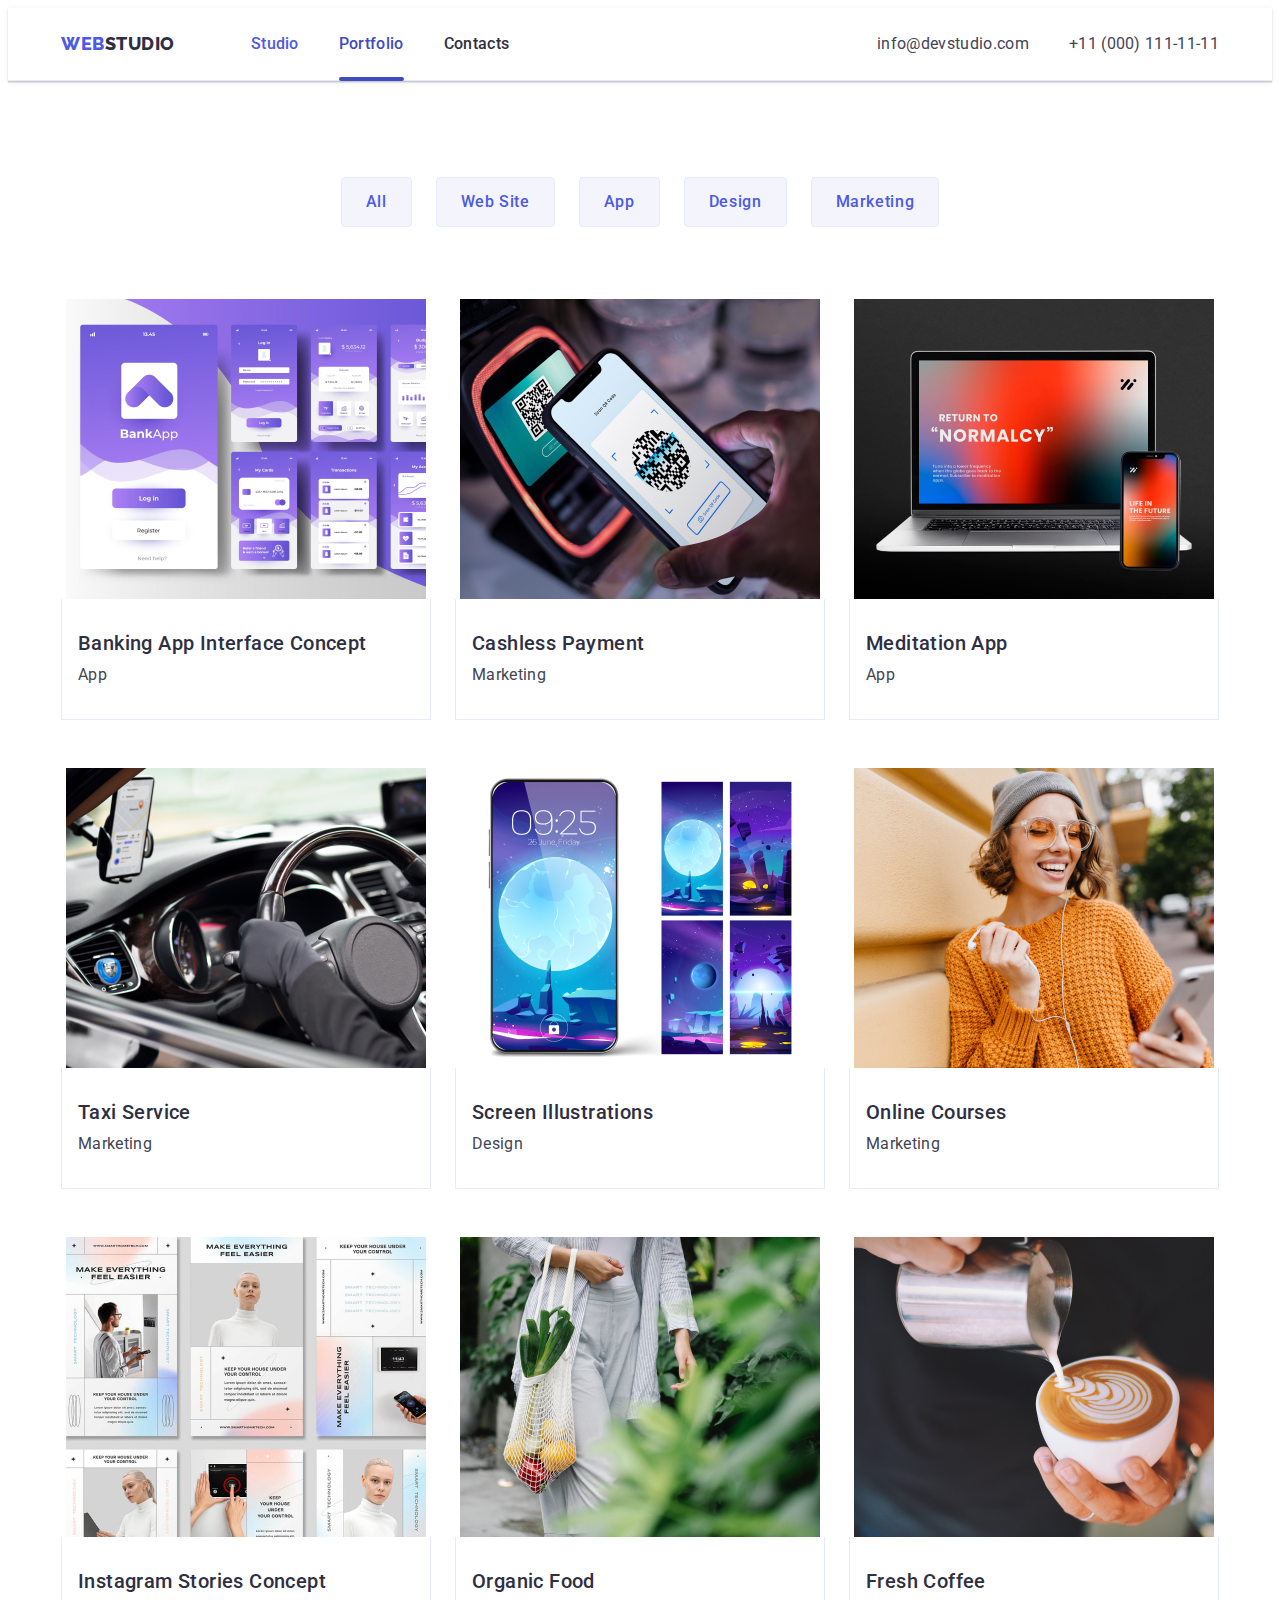
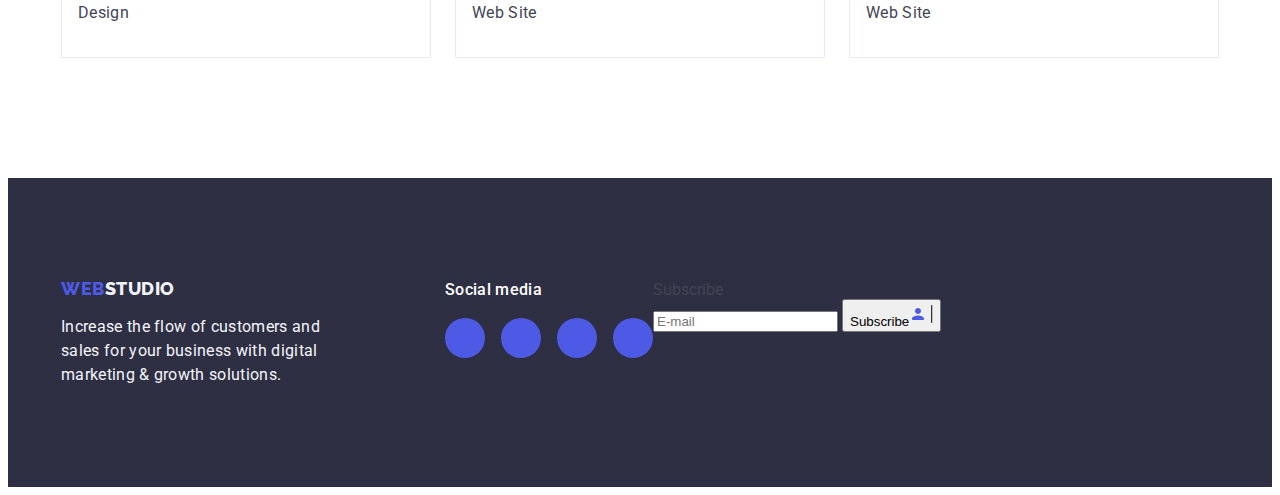
==== commit 46494829: "Update portfolio.html" ====
--- a/portfolio.html
+++ b/portfolio.html
@@ -230,10 +230,20 @@
                     </li>
                     </ul>
             </div>
+            <div class="footer-forma">
+        <p class="footer-form-text">Subscribe</p>
+        <form class="footer-form">
+            <label class="footer-email" for="footer-email">
+                <input class="footer-input" name="email" id="footer-email" placeholder="E-mail" type="email" />
+            </label>
+            <button type="submit" class="footer-form-button">Subscribe<svg class="icon-telegram" width="24" height="24">
+                    <use href="./images/ico.svg#icon-frame"></use>
+                </svg>
+            </button>
+        </form>
+    </div>
         </div>
-     
-    </footer>
+         </footer>
 
 </body>
-
 </html>
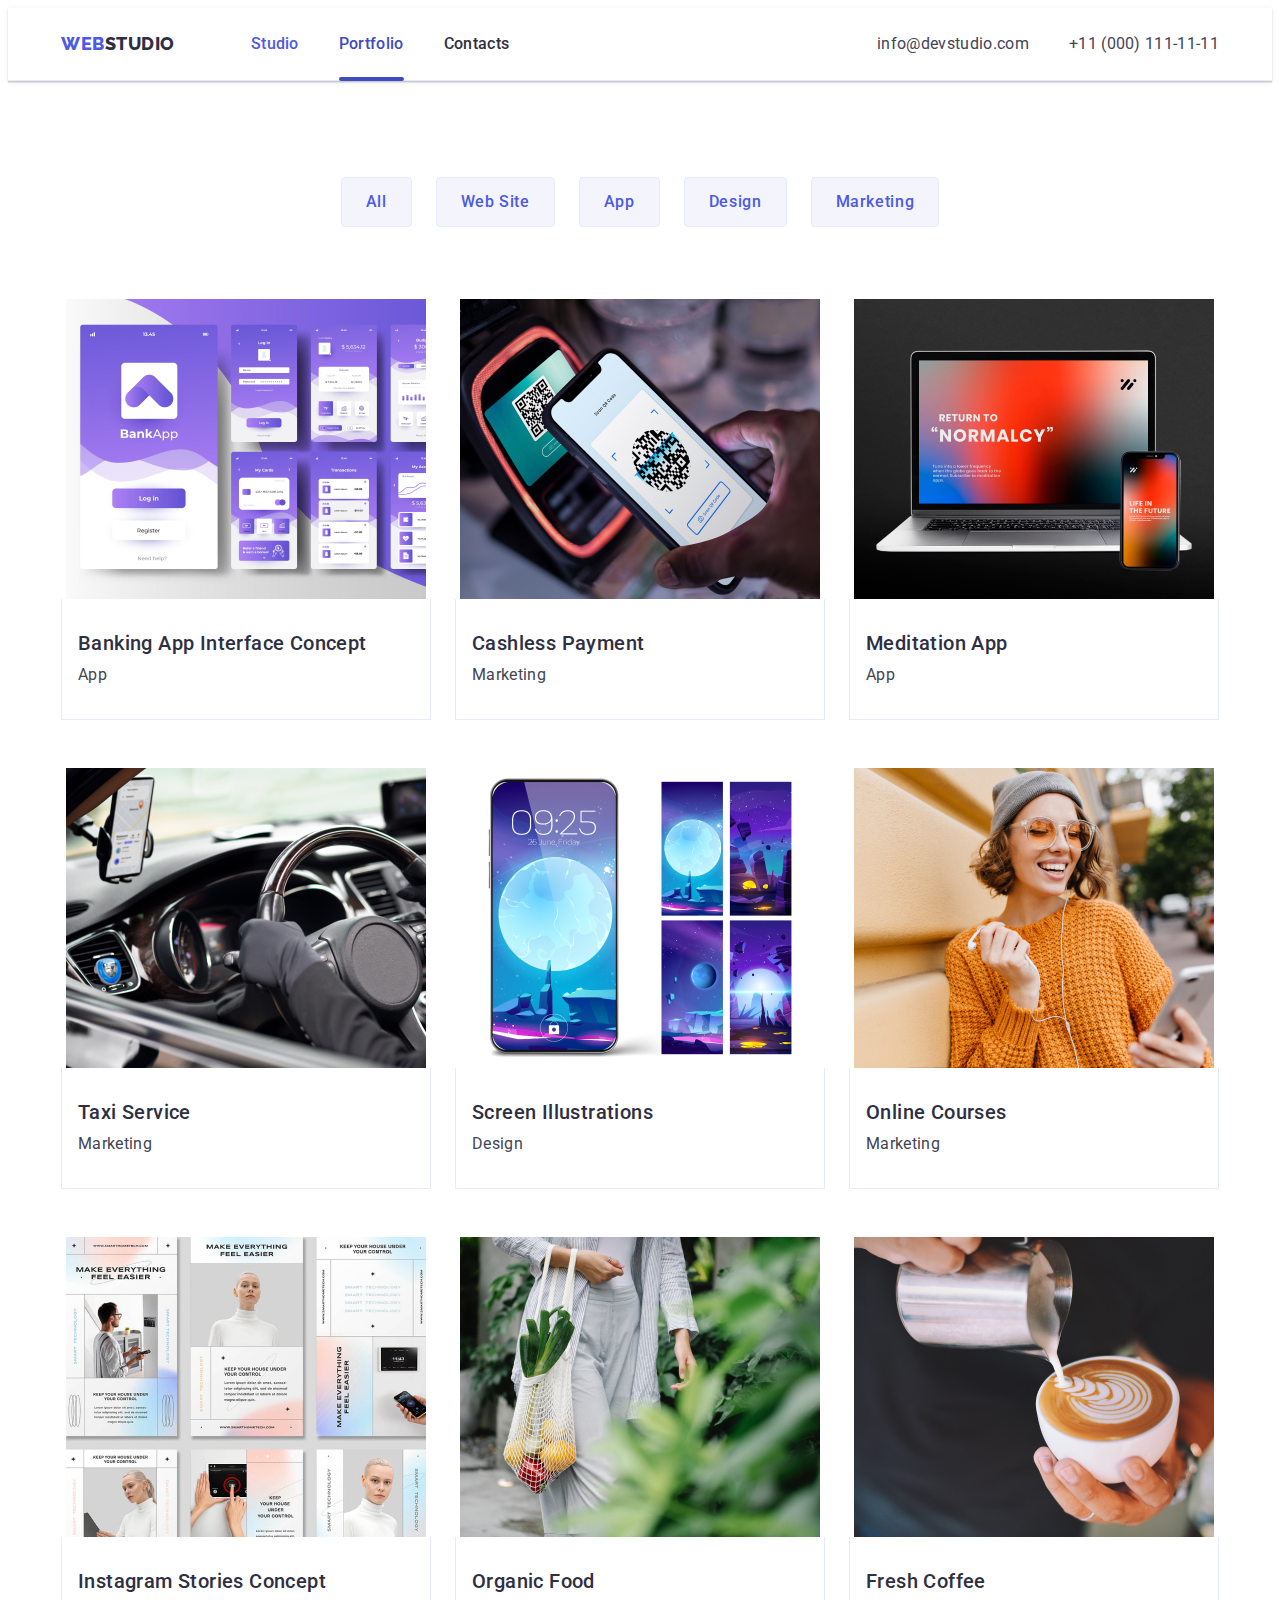
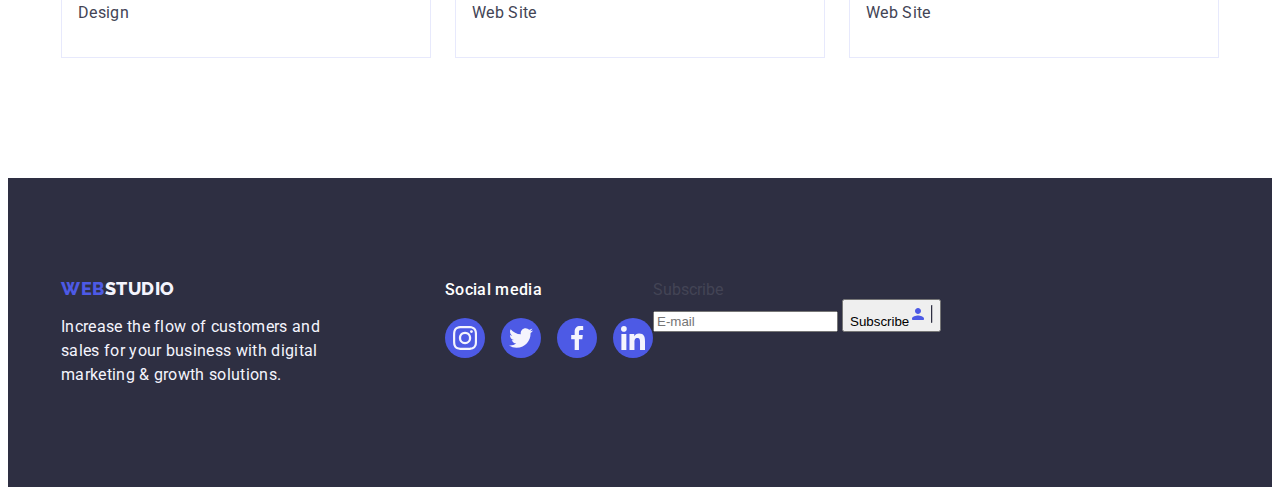
==== commit 40f51440: "Update portfolio.html" ====
--- a/portfolio.html
+++ b/portfolio.html
@@ -204,27 +204,27 @@
                     <li class="footer-icons-title">
                         <a href="https://www.instagram.com" class="footer-icons-link link"><svg class="footer-icon" width="24"
                                 height="24">
-                                <use href="./images/icons.svg#icon-instagram1"></use>
+                                <use href="./images/icons.svg#icon-instagram"></use>
                             </svg>
                         </a>
                     </li>
                     <li class="footer-icons-title">
                         <a href="https://twitter.com" class="footer-icons-link link"><svg class="footer-icon" width="24" height="24">
-                                <use href="./images/icons.svg#icon-twitter1"></use>
+                                <use href="./images/icons.svg#icon-twitter"></use>
                             </svg>
                         </a>
                     </li>
                     <li class="footer-icons-title">
                         <a href="https://www.facebook.com" class="footer-icons-link link"><svg class="footer-icon" width="24"
                                 height="24">
-                                <use href="./images/icons.svg#icon-facebook1"></use>
+                                <use href="./images/icons.svg#icon-facebook"></use>
                             </svg>
                         </a>
                     </li>
                     <li class="footer-icons-title">
                         <a href="https://ua.linkedin.com" class="footer-icons-link link"><svg class="footer-icon" width="24"
                                 height="24">
-                                <use href="./images/icons.svg#icon-linkedin1"></use>
+                                <use href="./images/icons.svg#icon-linkedin"></use>
                             </svg>
                         </a>
                     </li>
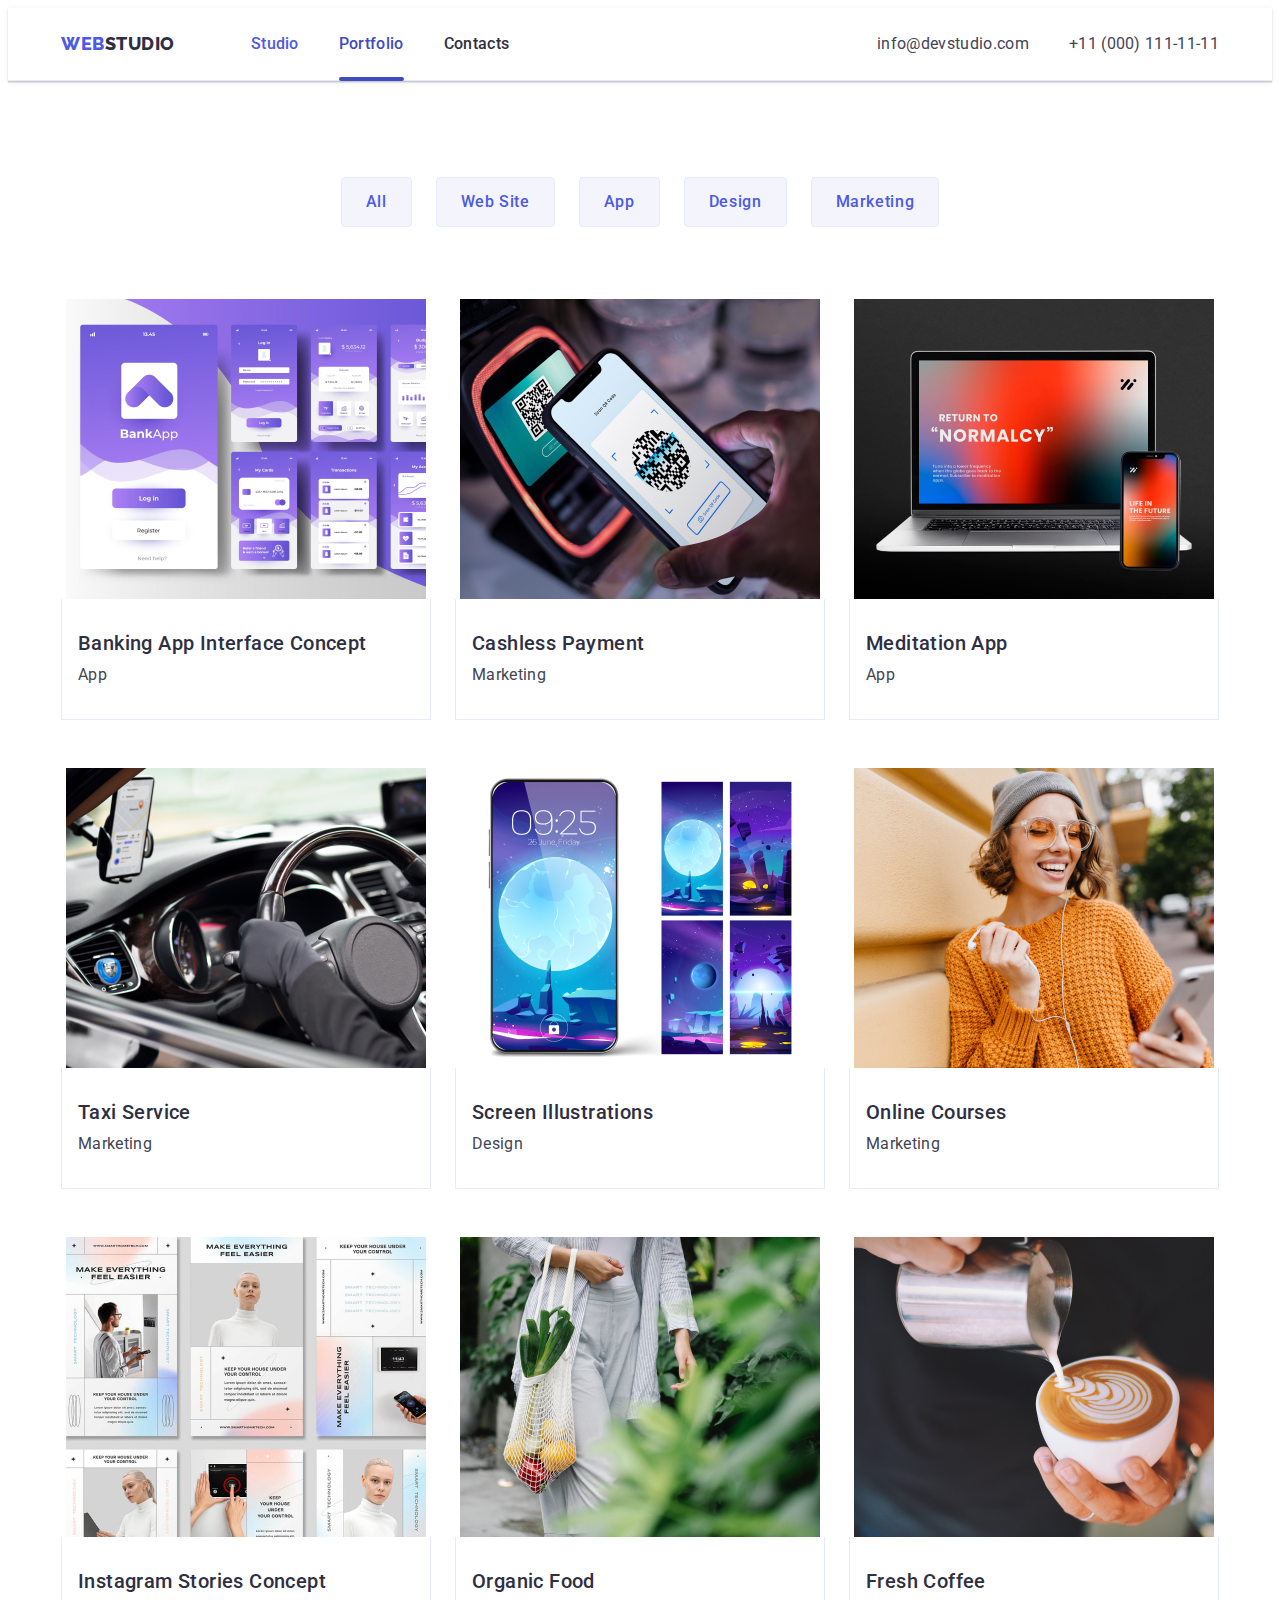
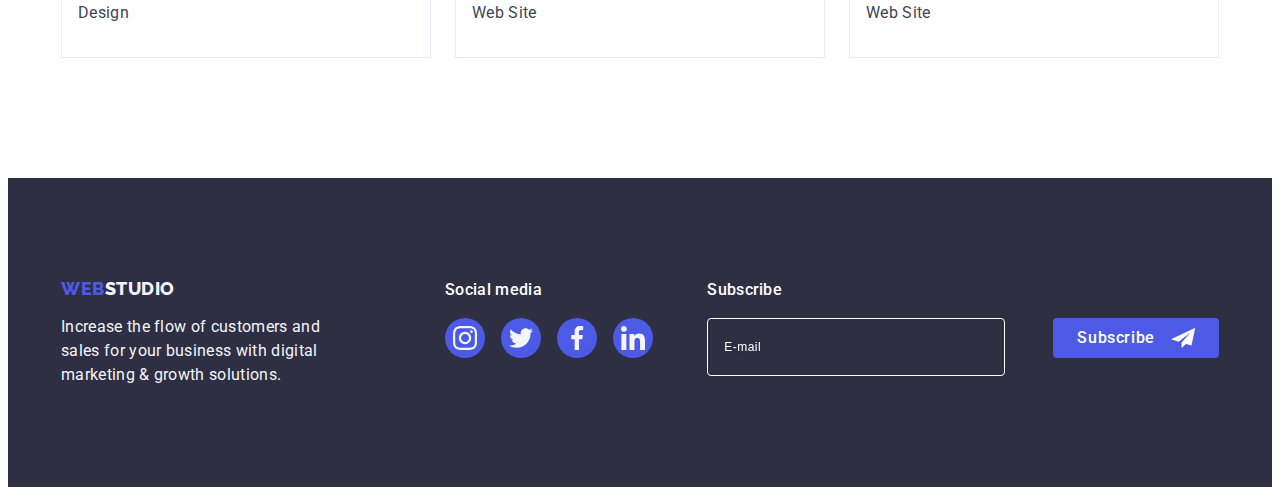
==== commit 89adc1cf: "Update portfolio.html" ====
--- a/portfolio.html
+++ b/portfolio.html
@@ -230,14 +230,14 @@
                     </li>
                     </ul>
             </div>
-            <div class="footer-forma">
+           <div class="footer-forma">
         <p class="footer-form-text">Subscribe</p>
         <form class="footer-form">
             <label class="footer-email" for="footer-email">
                 <input class="footer-input" name="email" id="footer-email" placeholder="E-mail" type="email" />
             </label>
             <button type="submit" class="footer-form-button">Subscribe<svg class="icon-telegram" width="24" height="24">
-                    <use href="./images/ico.svg#icon-frame"></use>
+                    <use href="./images/icons.svg#icon-telegram"></use>
                 </svg>
             </button>
         </form>
--- a/css/styles.css
+++ b/css/styles.css
@@ -529,6 +529,72 @@
         fill: var(--main-text-color);
 }
 
+/** -------------------FooterContinue---------------- */
+.footer-forma {
+        margin-left: auto;
+}
+
+.footer-form-text {
+        font-weight: 500;
+        font-size: 16px;
+        line-height: 1.5;
+        letter-spacing: 0.02em;
+        color: #ffffff;
+        margin-bottom: 16px;
+}
+
+.footer-form {
+        display: flex;
+        gap: 24px;
+}
+
+.footer-input {
+        display: block;
+        font-size: 12px;
+        line-height: 1.5;
+        letter-spacing: 0.04em;
+        border: 1px solid #ffffff;
+        filter: drop-shadow(0px 4px 4px rgba(0, 0, 0, 0.15));
+        border-radius: 4px;
+        background-color: transparent;
+        margin-right: 24px;
+        padding: 8px 16px;
+        color: #ffffff;
+        width: 264px;
+        height: 40px;
+}
+
+.footer-input::placeholder {
+        font-size: 12px;
+        line-height: 2;
+        letter-spacing: 0.04em;
+        color: #ffffff;
+}
+
+.footer-form-button {
+        font-family: "Roboto", sans-serif;
+        font-weight: 500;
+        font-size: 16px;
+        line-height: 1.5;
+        letter-spacing: 0.04em;
+        color: #ffffff;
+        background-color: #4d5ae5;
+        padding: 10px 24px;
+        border: none;
+        border-radius: 4px;
+        display: flex;
+        cursor: pointer;
+        justify-content: center;
+        align-items: center;
+        height: 40px;
+        min-width: 165px;
+}
+
+.icon-telegram {
+        color: #ffffff;
+        margin-left: 16px;
+}
+
 /** -------------------Portfolio---------------- */
 
 .content {
